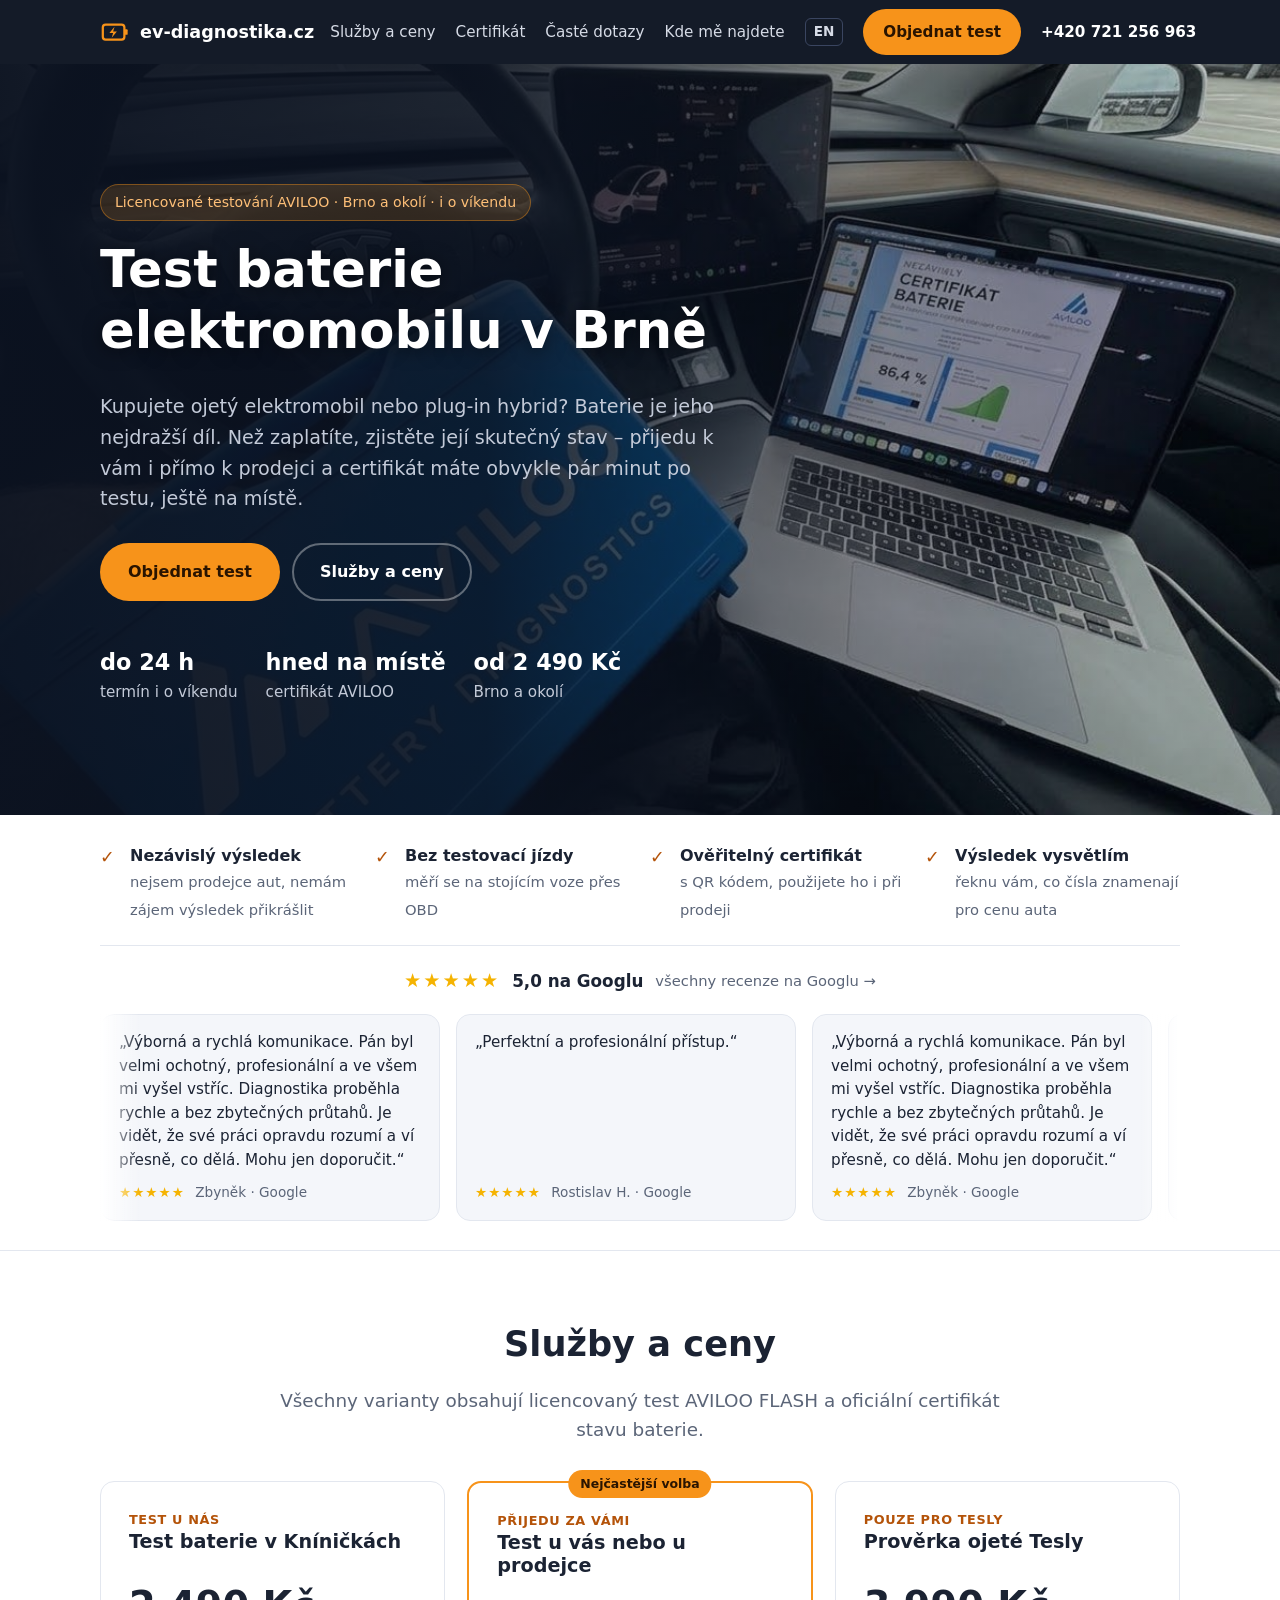
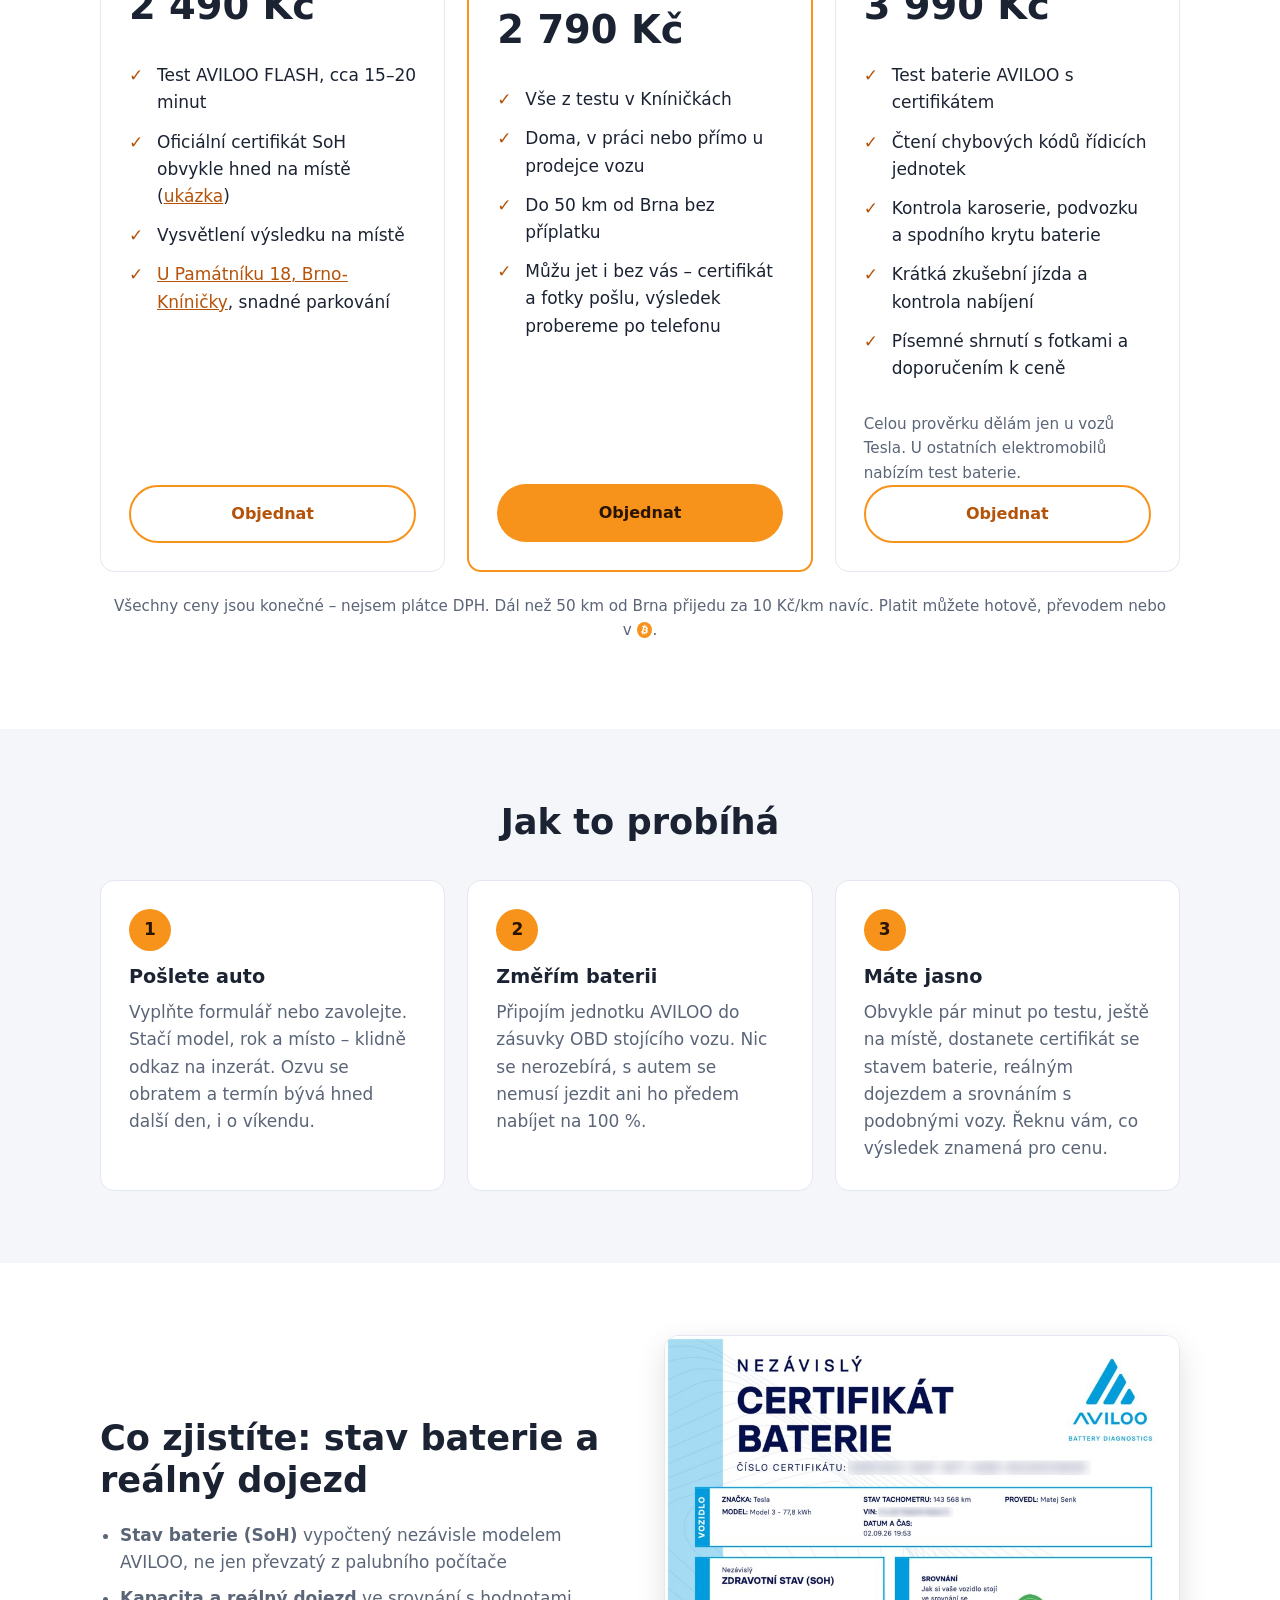
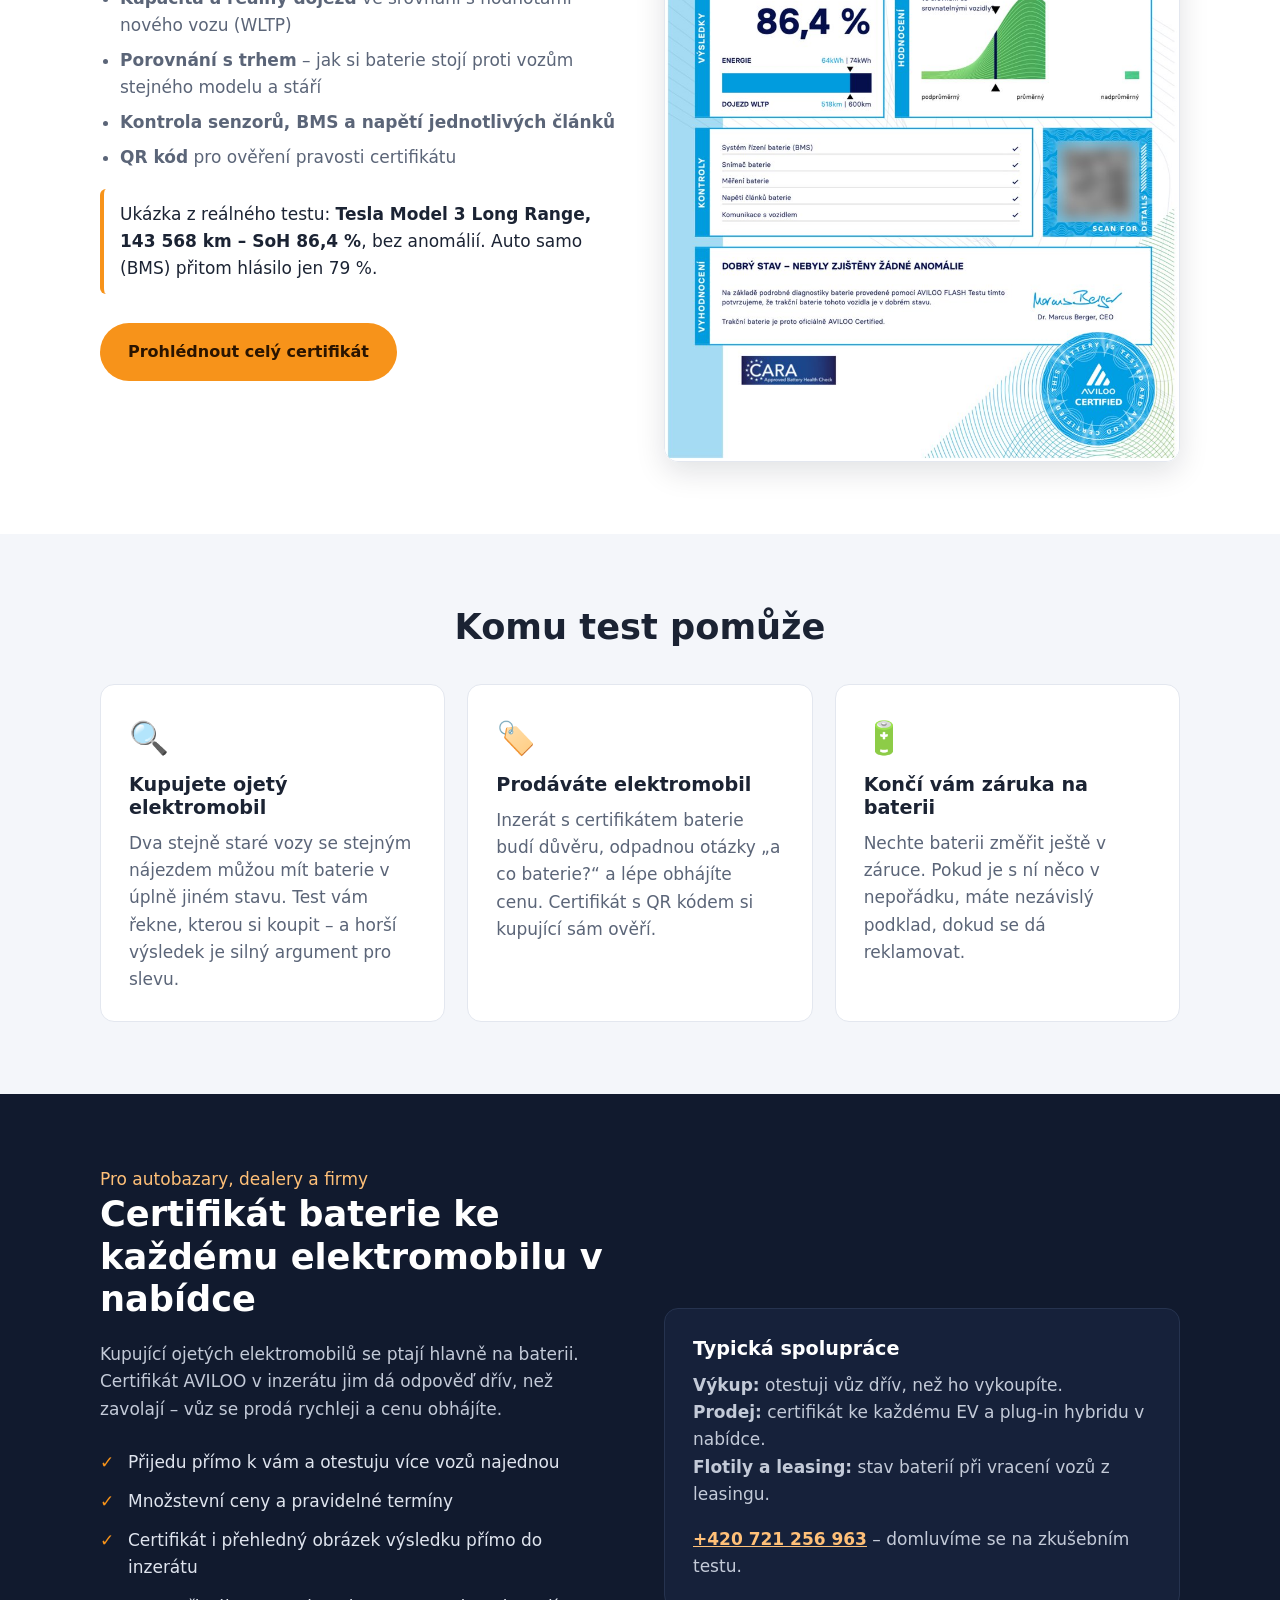
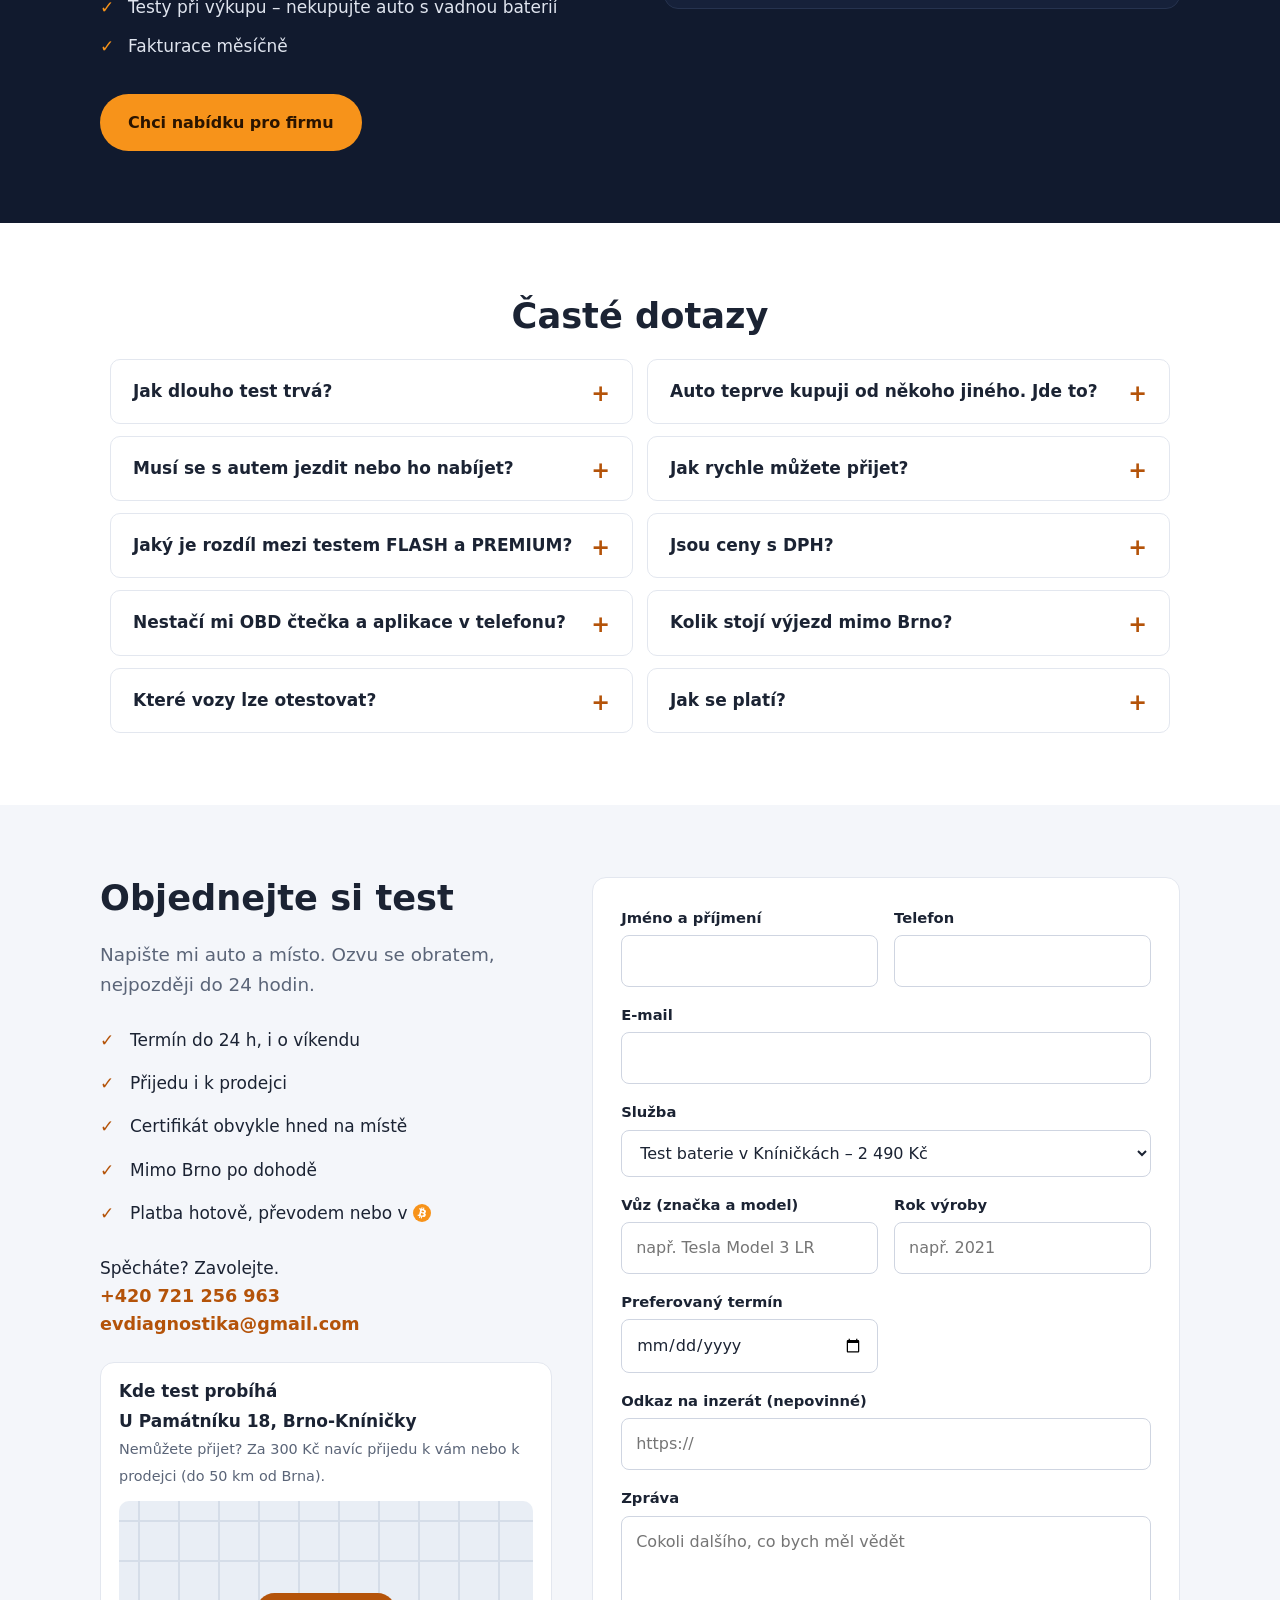
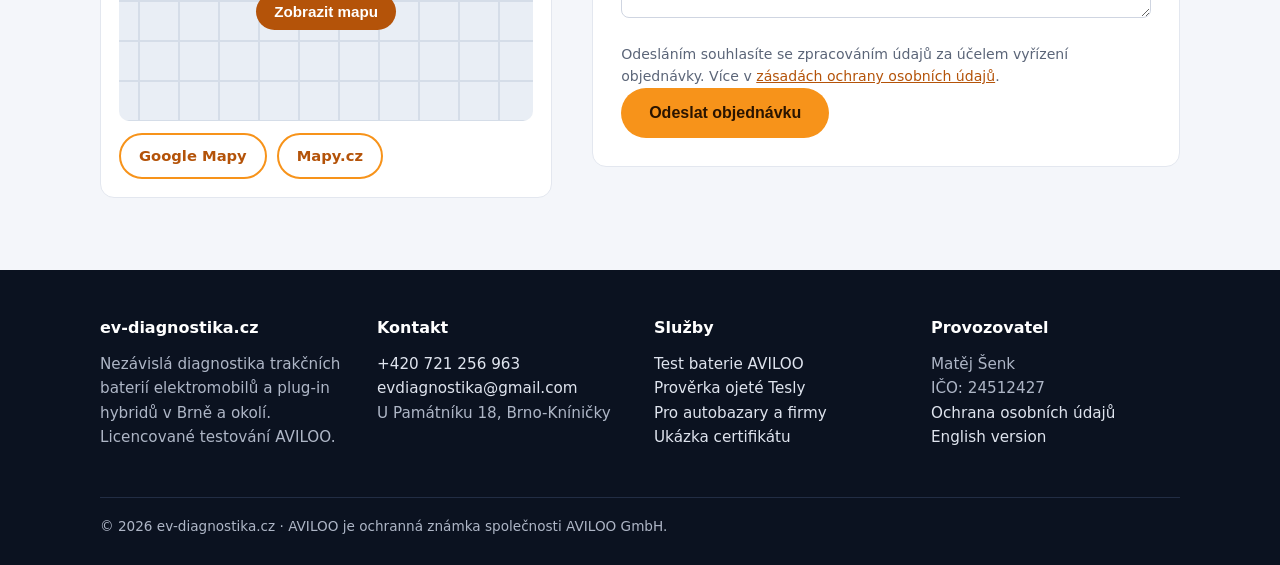
==== index.html @ 7f655afb "Termín „do 24 h“ místo „hned další den“ (CZ i EN) Co-Authored-By: Claude Opus 5.5 <noreply@anthropic" ====
<!DOCTYPE html>
<html lang="cs">
<head>
<meta charset="utf-8">
<meta name="viewport" content="width=device-width, initial-scale=1">
<title>Test baterie elektromobilu Brno – AVILOO certifikát | ev-diagnostika.cz</title>
<meta name="description" content="Nezávislý test baterie (SoH) elektromobilů a plug-in hybridů v Brně a okolí. Licencovaný AVILOO FLASH test od 2 490 Kč, certifikát obvykle hned na místě. Přijedu i k prodejci. Prověrka ojeté Tesly před koupí.">
<link rel="canonical" href="https://ev-diagnostika.cz/">
<link rel="alternate" hreflang="cs" href="https://ev-diagnostika.cz/">
<link rel="alternate" hreflang="en" href="https://ev-diagnostika.cz/en/">
<link rel="alternate" hreflang="x-default" href="https://ev-diagnostika.cz/">
<meta property="og:type" content="website">
<meta property="og:title" content="Test baterie elektromobilu v Brně – AVILOO certifikát hned na místě">
<meta property="og:description" content="Kupujete ojetý elektromobil? Ověřte skutečný stav baterie dřív, než zaplatíte. Přijedu k vám i k prodejci.">
<meta property="og:url" content="https://ev-diagnostika.cz/">
<meta property="og:locale" content="cs_CZ">
<link rel="icon" href="favicon.svg?v=2" type="image/svg+xml">
<link rel="icon" href="favicon-32.png?v=2" sizes="32x32" type="image/png">
<link rel="apple-touch-icon" href="apple-touch-icon.png?v=2">
<link rel="stylesheet" href="css/style.css?v=8d5b5cfb">
<script type="application/ld+json">
{
  "@context":"https://schema.org",
  "@type":"AutomotiveBusiness",
  "name":"ev-diagnostika.cz",
  "description":"Nezávislá diagnostika trakčních baterií elektromobilů a plug-in hybridů v Brně a okolí – licencovaný AVILOO FLASH test a prověrka ojetých vozů Tesla před koupí.",
  "url":"https://ev-diagnostika.cz/",
  "telephone":"+420721256963",
  "email":"evdiagnostika@gmail.com",
  "address":{"@type":"PostalAddress","streetAddress":"U Památníku 18","postalCode":"635 00","addressLocality":"Brno-Kníničky","addressRegion":"Jihomoravský kraj","addressCountry":"CZ"},
  "areaServed":["Brno","Jihomoravský kraj"],
  "founder":"Matěj Šenk",
  "priceRange":"2490–3990 Kč","openingHours":"Mo-Su",
  "makesOffer":[
    {"@type":"Offer","name":"AVILOO FLASH test – Brno-Kníničky","price":"2490","priceCurrency":"CZK"},
    {"@type":"Offer","name":"AVILOO FLASH test – výjezd Brno a okolí","price":"2790","priceCurrency":"CZK"},
    {"@type":"Offer","name":"Prověrka ojeté Tesly před koupí","price":"3990","priceCurrency":"CZK"}
  ]
}
</script>
</head>
<body>
<header class="site-header">
  <div class="wrap">
    <a href="./" class="logo" aria-label="ev-diagnostika.cz – úvod">
      <svg viewBox="0 0 32 32" aria-hidden="true"><rect x="3" y="8" width="23" height="16" rx="3" fill="none" stroke="#f7931a" stroke-width="2.4"/><rect x="26" y="13" width="3.5" height="6" rx="1" fill="#f7931a"/><path d="M15.5 10.5 10 17h4l-1.5 5 5.5-6.5h-4z" fill="#f7931a"/></svg>
      ev-diagnostika.cz
    </a>
    <button class="nav-toggle" aria-label="Menu" aria-expanded="false">☰</button>
    <nav class="nav" aria-label="Hlavní navigace">
      <a href="./#sluzby">Služby a ceny</a>
      <a href="certifikat/">Certifikát</a>
      <a href="./#faq">Časté dotazy</a>
      <a href="./#mapa">Kde mě najdete</a>
      <a href="en/" class="lang-switch" hreflang="en" lang="en">EN</a>
      <a href="./#objednavka" class="btn btn-primary btn-sm">Objednat test</a>
      <a href="tel:+420721256963" class="phone">+420 721 256 963</a>
    </nav>
  </div>
</header>

<main>
<section class="hero hero-bg">
  <div class="wrap hero-grid">
    <div>
    <span class="badge">Licencované testování AVILOO · Brno a okolí · i o víkendu</span>
    <h1>Test baterie elektromobilu v Brně</h1>
    <p>Kupujete ojetý elektromobil nebo plug-in hybrid? Baterie je jeho nejdražší díl. Než zaplatíte, zjistěte její skutečný stav – přijedu k vám i přímo k prodejci a certifikát máte obvykle pár minut po testu, ještě na místě.</p>
    <div class="btns">
      <a href="#objednavka" class="btn btn-primary">Objednat test</a>
      <a href="#sluzby" class="btn btn-ghost">Služby a ceny</a>
    </div>
    <div class="hero-facts">
      <div><strong>do 24 h</strong>termín i o víkendu</div>
      <div><strong>hned na místě</strong>certifikát AVILOO</div>
      <div><strong>od 2 490 Kč</strong>Brno a okolí</div>
    </div>
    </div>
  </div>
</section>

<section class="trust-strip">
  <div class="wrap trust-grid">
    <div><strong>Nezávislý výsledek</strong><span>nejsem prodejce aut, nemám zájem výsledek přikrášlit</span></div>
    <div><strong>Bez testovací jízdy</strong><span>měří se na stojícím voze přes OBD</span></div>
    <div><strong>Ověřitelný certifikát</strong><span>s QR kódem, použijete ho i při prodeji</span></div>
    <div><strong>Výsledek vysvětlím</strong><span>řeknu vám, co čísla znamenají pro cenu auta</span></div>
  </div>
  <div class="wrap">
    <a class="g-reviews" href="https://www.google.com/maps/search/?api=1&amp;query=EV%20diagnostika&amp;query_place_id=ChIJnS0VTvaXEkcRhgIgC7ucUMw" target="_blank" rel="noopener">
      <span class="g-stars" aria-hidden="true">★★★★★</span>
      <strong>5,0 na Googlu</strong>
      <span class="g-more">všechny recenze na Googlu →</span>
    </a>
    <div class="g-quotes">
      <div class="g-track">
      <blockquote>
        <p>„Výborná a rychlá komunikace. Pán byl velmi ochotný, profesionální a ve všem mi vyšel vstříc. Diagnostika proběhla rychle a bez zbytečných průtahů. Je vidět, že své práci opravdu rozumí a ví přesně, co dělá. Mohu jen doporučit.“</p>
        <footer><span class="g-stars" aria-label="5 hvězdiček">★★★★★</span> Zbyněk · Google</footer>
      </blockquote>
      <blockquote>
        <p>„Perfektní a profesionální přístup.“</p>
        <footer><span class="g-stars" aria-label="5 hvězdiček">★★★★★</span> Rostislav H. · Google</footer>
      </blockquote>
      </div>
    </div>
  </div>
</section>

<section id="sluzby">
  <div class="wrap">
    <h2 class="center">Služby a ceny</h2>
    <p class="lead center">Všechny varianty obsahují licencovaný test AVILOO FLASH a oficiální certifikát stavu baterie.</p>
    <div class="grid grid-3 pricing" style="margin-top:36px">
      <div class="card price-card">
        <span class="tag">Test u nás</span>
        <h3>Test baterie v Kníničkách</h3>
        <div class="price">2 490 Kč</div>
        <ul>
          <li>Test AVILOO FLASH, cca 15–20 minut</li>
          <li>Oficiální certifikát SoH obvykle hned na místě (<a href="certifikat/">ukázka</a>)</li>
          <li>Vysvětlení výsledku na místě</li>
          <li><a href="#mapa">U Památníku 18, Brno-Kníničky</a>, snadné parkování</li>
        </ul>
        <a href="#objednavka" class="btn btn-outline" data-package="0">Objednat</a>
      </div>
      <div class="card price-card featured">
        <span class="badge-top">Nejčastější volba</span>
        <span class="tag">Přijedu za vámi</span>
        <h3>Test u vás nebo u prodejce</h3>
        <div class="price">2 790 Kč</div>
        <ul>
          <li>Vše z testu v Kníničkách</li>
          <li>Doma, v práci nebo přímo u prodejce vozu</li>
          <li>Do 50 km od Brna bez příplatku</li>
          <li>Můžu jet i bez vás – certifikát a fotky pošlu, výsledek probereme po telefonu</li>
        </ul>
        <a href="#objednavka" class="btn btn-primary" data-package="1">Objednat</a>
      </div>
      <div class="card price-card">
        <span class="tag">Pouze pro Tesly</span>
        <h3>Prověrka ojeté Tesly</h3>
        <div class="price">3 990 Kč</div>
        <ul>
          <li>Test baterie AVILOO s certifikátem</li>
          <li>Čtení chybových kódů řídicích jednotek</li>
          <li>Kontrola karoserie, podvozku a spodního krytu baterie</li>
          <li>Krátká zkušební jízda a kontrola nabíjení</li>
          <li>Písemné shrnutí s fotkami a doporučením k ceně</li>
        </ul>
        <p class="note">Celou prověrku dělám jen u vozů Tesla. U ostatních elektromobilů nabízím test baterie.</p>
        <a href="#objednavka" class="btn btn-outline" data-package="2">Objednat</a>
      </div>
    </div>
    <p class="note center">Všechny ceny jsou konečné – nejsem plátce DPH. Dál než 50 km od Brna přijedu za 10 Kč/km navíc. Platit můžete hotově, převodem nebo <span class="btc-word">v&nbsp;<img class="btc-b" src="img/bitcoin.svg" alt="Bitcoinu" title="Bitcoin" width="16" height="16"></span>.</p>
  </div>
</section>

<section class="section-light">
  <div class="wrap">
    <h2 class="center">Jak to probíhá</h2>
    <div class="grid grid-3" style="margin-top:36px">
      <div class="card">
        <div class="step-num">1</div>
        <h3>Pošlete auto</h3>
        <p>Vyplňte formulář nebo zavolejte. Stačí model, rok a místo – klidně odkaz na inzerát. Ozvu se obratem a termín bývá hned další den, i o víkendu.</p>
      </div>
      <div class="card">
        <div class="step-num">2</div>
        <h3>Změřím baterii</h3>
        <p>Připojím jednotku AVILOO do zásuvky OBD stojícího vozu. Nic se nerozebírá, s autem se nemusí jezdit ani ho předem nabíjet na 100 %.</p>
      </div>
      <div class="card">
        <div class="step-num">3</div>
        <h3>Máte jasno</h3>
        <p>Obvykle pár minut po testu, ještě na místě, dostanete certifikát se stavem baterie, reálným dojezdem a srovnáním s podobnými vozy. Řeknu vám, co výsledek znamená pro cenu.</p>
      </div>
    </div>
  </div>
</section>

<section id="co-zjistite">
  <div class="wrap grid grid-2" style="align-items:center;gap:48px">
    <div>
      <h2>Co zjistíte: stav baterie a reálný dojezd</h2>
      <ul class="cert-list">
        <li><strong>Stav baterie (SoH)</strong> vypočtený nezávisle modelem AVILOO, ne jen převzatý z palubního počítače</li>
        <li><strong>Kapacita a reálný dojezd</strong> ve srovnání s hodnotami nového vozu (WLTP)</li>
        <li><strong>Porovnání s trhem</strong> – jak si baterie stojí proti vozům stejného modelu a stáří</li>
        <li><strong>Kontrola senzorů, BMS a napětí jednotlivých článků</strong></li>
        <li><strong>QR kód</strong> pro ověření pravosti certifikátu</li>
      </ul>
      <p class="example">Ukázka z reálného testu: <strong>Tesla Model 3 Long Range, 143 568 km – SoH 86,4 %</strong>, bez anomálií. Auto samo (BMS) přitom hlásilo jen 79 %.</p>
      <a href="certifikat/" class="btn btn-primary" style="margin-top:12px">Prohlédnout celý certifikát</a>
    </div>
    <a href="certifikat/"><img class="cert-img" src="img/certifikat-1.jpg" alt="Ukázka první strany certifikátu AVILOO FLASH Test se stavem baterie" loading="lazy" width="900" height="1269"></a>
  </div>
</section>

<section class="audience section-light">
  <div class="wrap">
    <h2 class="center">Komu test pomůže</h2>
    <div class="grid grid-3" style="margin-top:36px">
      <div class="card">
        <div class="icon">🔍</div>
        <h3>Kupujete ojetý elektromobil</h3>
        <p>Dva stejně staré vozy se stejným nájezdem můžou mít baterie v úplně jiném stavu. Test vám řekne, kterou si koupit – a horší výsledek je silný argument pro slevu.</p>
      </div>
      <div class="card">
        <div class="icon">🏷️</div>
        <h3>Prodáváte elektromobil</h3>
        <p>Inzerát s certifikátem baterie budí důvěru, odpadnou otázky „a co baterie?“ a lépe obhájíte cenu. Certifikát s QR kódem si kupující sám ověří.</p>
      </div>
      <div class="card">
        <div class="icon">🔋</div>
        <h3>Končí vám záruka na baterii</h3>
        <p>Nechte baterii změřit ještě v záruce. Pokud je s ní něco v nepořádku, máte nezávislý podklad, dokud se dá reklamovat.</p>
      </div>
    </div>
  </div>
</section>

<section id="prodejci" class="b2b">
  <div class="wrap grid grid-2" style="align-items:center;gap:48px">
    <div>
      <span class="tag" style="color:#ffc078">Pro autobazary, dealery a firmy</span>
      <h2>Certifikát baterie ke každému elektromobilu v nabídce</h2>
      <p>Kupující ojetých elektromobilů se ptají hlavně na baterii. Certifikát AVILOO v inzerátu jim dá odpověď dřív, než zavolají – vůz se prodá rychleji a cenu obhájíte.</p>
      <ul class="check-list">
        <li>Přijedu přímo k vám a otestuju více vozů najednou</li>
        <li>Množstevní ceny a pravidelné termíny</li>
        <li>Certifikát i přehledný obrázek výsledku přímo do inzerátu</li>
        <li>Testy při výkupu – nekupujte auto s vadnou baterií</li>
        <li>Fakturace měsíčně</li>
      </ul>
      <a href="#objednavka" class="btn btn-primary" data-package="3">Chci nabídku pro firmu</a>
    </div>
    <div class="card b2b-card">
      <h3>Typická spolupráce</h3>
      <p><strong>Výkup:</strong> otestuji vůz dřív, než ho vykoupíte.</p>
      <p><strong>Prodej:</strong> certifikát ke každému EV a plug-in hybridu v nabídce.</p>
      <p><strong>Flotily a leasing:</strong> stav baterií při vracení vozů z leasingu.</p>
      <p style="margin-top:18px"><a href="tel:+420721256963"><strong>+420 721 256 963</strong></a> – domluvíme se na zkušebním testu.</p>
    </div>
  </div>
</section>

<section id="faq" class="faq">
  <div class="wrap" style="max-width:1100px">
    <h2 class="center">Časté dotazy</h2>
    <div class="faq-grid">
      <div class="faq-col">
      <details>
        <summary>Jak dlouho test trvá?</summary>
        <p>Samotné měření AVILOO FLASH trvá jen pár minut, celá návštěva včetně připojení zhruba 15–20 minut. Certifikát bývá hotový pár minut po měření, takže ho obvykle dostanete hned na místě.</p>
      </details>
      <details>
        <summary>Musí se s autem jezdit nebo ho nabíjet?</summary>
        <p>Ne. FLASH test se dělá na stojícím voze přes diagnostickou zásuvku OBD. Baterii není potřeba nabíjet na 100 % ani vybíjet.</p>
      </details>
      <details>
        <summary>Jaký je rozdíl mezi testem FLASH a PREMIUM?</summary>
        <p><strong>FLASH</strong> je rychlý test na stojícím autě – měření trvá pár minut a certifikát máte obvykle hned na místě. Přesnost je podle AVILOO zhruba ±3 % oproti testu PREMIUM. Pro rozhodnutí o koupi ojetého vozu ve většině případů stačí.</p>
        <p><strong>PREMIUM</strong> je nejpodrobnější test AVILOO. Baterie se měří během jízdy, při které se postupně vybije z vysokého na nízký stav nabití, a certifikát přijde do 2 pracovních dnů. Hodí se třeba při sporu o stav baterie nebo když FLASH ukáže něco podezřelého. Zatím ho běžně nenabízím – pokud o něj máte zájem, napište mi a domluvíme se individuálně.</p>
      </details>
      <details>
        <summary>Nestačí mi OBD čtečka a aplikace v telefonu?</summary>
        <p>Aplikace ukáže hodnotu, kterou si spočítá samo auto (BMS) – to je odhad výrobce a ten nemusí odpovídat skutečnosti. AVILOO počítá stav baterie nezávisle z dat tisíců srovnatelných vozů, kontroluje i jednotlivé články a vystaví certifikát, který si kupující nebo prodávající ověří přes QR kód.</p>
      </details>
      <details>
        <summary>Které vozy lze otestovat?</summary>
        <p>Většinu elektromobilů a plug-in hybridů. Mild hybridy testovat nelze. Seznam podporovaných modelů najdete v <a href="https://aviloo.link/database" target="_blank" rel="noopener">databázi AVILOO</a> – nebo mi napište model a rok a ověřím to za vás.</p>
      </details>
      </div>
      <div class="faq-col">
      <details>
        <summary>Auto teprve kupuji od někoho jiného. Jde to?</summary>
        <p>Ano, to je nejčastější případ. Přijedu přímo k prodejci. Prodávající jen musí souhlasit s připojením diagnostiky. Nemůžete-li dorazit, otestuji auto bez vás a výsledek probereme po telefonu.</p>
      </details>
      <details>
        <summary>Jak rychle můžete přijet?</summary>
        <p>Termín bývá hned další den, a to i o víkendu. Pokud spěcháte, protože o auto má zájem i někdo další, zavolejte – často to jde ještě týž den.</p>
      </details>
      <details>
        <summary>Jsou ceny s DPH?</summary>
        <p>Nejsem plátce DPH, takže uvedené ceny jsou konečné. Nic se k nim nepřipočítává.</p>
      </details>
      <details>
        <summary>Kolik stojí výjezd mimo Brno?</summary>
        <p>Do 50 km od Brna je doprava v ceně. Dál účtuji 10 Kč za každý kilometr navíc – cenu vám řeknu předem.</p>
      </details>
      <details>
        <summary>Jak se platí?</summary>
        <p>Hotově, převodem na účet nebo <span class="btc-word">v&nbsp;<img class="btc-b" src="img/bitcoin.svg" alt="Bitcoinu" title="Bitcoin" width="16" height="16">&nbsp;–</span> podle vaší volby.</p>
      </details>
      </div>
    </div>
  </div>
</section>

<section id="objednavka" class="section-light">
  <div class="wrap contact-grid">
    <div class="contact-info">
      <h2>Objednejte si test</h2>
      <p class="lead">Napište mi auto a místo. Ozvu se obratem, nejpozději do 24 hodin.</p>
      <ul>
        <li>Termín do 24 h, i o víkendu</li>
        <li>Přijedu i k prodejci</li>
        <li>Certifikát obvykle hned na místě</li>
        <li>Mimo Brno po dohodě</li>
        <li>Platba hotově, převodem nebo <span class="btc-word">v&nbsp;<img class="btc-b" src="img/bitcoin.svg" alt="Bitcoinu" title="Bitcoin" width="16" height="16"></span></li>
      </ul>
      <p class="contact-direct">Spěcháte? Zavolejte.<br><a href="tel:+420721256963">+420 721 256 963</a><br><a href="mailto:evdiagnostika@gmail.com">evdiagnostika@gmail.com</a></p>
      <div class="map-card" id="mapa">
        <h3>Kde test probíhá</h3>
        <p><strong>U Památníku 18, Brno-Kníničky</strong><br><span class="muted">Nemůžete přijet? Za 300 Kč navíc přijedu k vám nebo k prodejci (do 50 km od Brna).</span></p>
        <div class="map-frame" data-src="https://www.google.com/maps?q=49.2351343,16.5254081&amp;z=17&amp;output=embed">
          <button type="button" class="map-load">Zobrazit mapu</button>
        </div>
        <div class="map-links">
          <a href="https://maps.app.goo.gl/7tdb4FNF4qSEf51BA" target="_blank" rel="noopener" class="btn btn-outline btn-sm">Google Mapy</a>
          <a href="https://mapy.cz/zakladni?q=U%20Pam%C3%A1tn%C3%ADku%2018%2C%20Brno-Kn%C3%ADni%C4%8Dky" target="_blank" rel="noopener" class="btn btn-outline btn-sm">Mapy.cz</a>
        </div>
      </div>
    </div>
    <div class="card">
      <form id="order-form" action="https://api.web3forms.com/submit" method="POST">
        <input type="hidden" name="access_key" value="e40f4359-14de-4564-9b76-1c5ee3d3490b">
        <input type="hidden" name="subject" value="Nová objednávka – ev-diagnostika.cz">
        <input type="hidden" name="from_name" value="Web ev-diagnostika.cz">
        <input type="checkbox" name="botcheck" style="display:none" tabindex="-1" autocomplete="off">
        <div class="row">
          <div class="field"><label for="f-name">Jméno a příjmení</label><input id="f-name" name="name" required autocomplete="name"></div>
          <div class="field"><label for="f-phone">Telefon</label><input id="f-phone" name="phone" type="tel" required autocomplete="tel"></div>
        </div>
        <div class="field"><label for="f-email">E-mail</label><input id="f-email" name="email" type="email" required autocomplete="email"></div>
        <div class="field">
          <label for="f-package">Služba</label>
          <select id="f-package" name="service" required>
            <option value="Test v Kníničkách (2 490 Kč)">Test baterie v Kníničkách – 2 490 Kč</option>
            <option value="Test u zákazníka / u prodejce (2 790 Kč)">Test u vás nebo u prodejce – 2 790 Kč</option>
            <option value="Prověrka ojeté Tesly (3 990 Kč)">Prověrka ojeté Tesly – 3 990 Kč</option>
            <option value="Nabídka pro firmu / autobazar">Nabídka pro autobazar nebo firmu</option>
          </select>
        </div>
        <div class="row">
          <div class="field"><label for="f-car">Vůz (značka a model)</label><input id="f-car" name="car" required placeholder="např. Tesla Model 3 LR"></div>
          <div class="field"><label for="f-year">Rok výroby</label><input id="f-year" name="year" inputmode="numeric" placeholder="např. 2021"></div>
        </div>
        <div class="row">
          <div class="field"><label for="f-date">Preferovaný termín</label><input id="f-date" name="date" type="date"></div>
          <div class="field" id="place-field" hidden><label for="f-place">Místo testu</label><input id="f-place" name="location" placeholder="adresa nebo obec" disabled></div>
        </div>
        <div class="field"><label for="f-link">Odkaz na inzerát (nepovinné)</label><input id="f-link" name="listing" type="url" placeholder="https://"></div>
        <div class="field"><label for="f-msg">Zpráva</label><textarea id="f-msg" name="message" rows="3" placeholder="Cokoli dalšího, co bych měl vědět"></textarea></div>
        <p class="consent">Odesláním souhlasíte se zpracováním údajů za účelem vyřízení objednávky. Více v <a href="ochrana-osobnich-udaju/">zásadách ochrany osobních údajů</a>.</p>
        <button type="submit" class="btn btn-primary">Odeslat objednávku</button>
        <p class="form-msg" id="form-msg" role="status"></p>
      </form>
    </div>
  </div>
</section>
</main>

<dialog id="thanks" class="thanks" aria-labelledby="thanks-title">
  <div class="thanks-icon" aria-hidden="true">✓</div>
  <h2 id="thanks-title">Děkuji, poptávka dorazila</h2>
  <p id="thanks-summary" class="thanks-summary"></p>
  <p>Ozvu se vám co nejdřív, nejpozději do 24 hodin, a domluvíme termín. Spěcháte? Zavolejte na <a href="tel:+420721256963" style="white-space:nowrap">+420 721 256 963</a>.</p>
  <div class="thanks-links">
    <a href="certifikat/" class="btn btn-outline btn-sm">Ukázka certifikátu</a>
    <a href="https://maps.app.goo.gl/7tdb4FNF4qSEf51BA" target="_blank" rel="noopener" class="btn btn-outline btn-sm" id="thanks-map">Kde test probíhá (mapa)</a>
  </div>
  <button type="button" class="btn btn-primary thanks-close">Zavřít</button>
</dialog>


<footer class="site-footer">
  <div class="wrap">
    <div class="footer-grid">
      <div>
        <h3>ev-diagnostika.cz</h3>
        <p>Nezávislá diagnostika trakčních baterií elektromobilů a plug-in hybridů v Brně a okolí. Licencované testování AVILOO.</p>
      </div>
      <div>
        <h3>Kontakt</h3>
        <p><a href="tel:+420721256963">+420 721 256 963</a><br><a href="mailto:evdiagnostika@gmail.com">evdiagnostika@gmail.com</a><br>U Památníku 18, Brno-Kníničky</p>
      </div>
      <div>
        <h3>Služby</h3>
        <p><a href="./#sluzby">Test baterie AVILOO</a><br><a href="./#sluzby">Prověrka ojeté Tesly</a><br><a href="./#prodejci">Pro autobazary a firmy</a><br><a href="certifikat/">Ukázka certifikátu</a></p>
      </div>
      <div>
        <h3>Provozovatel</h3>
        <p>Matěj Šenk<br>IČO: 24512427<br><a href="ochrana-osobnich-udaju/">Ochrana osobních údajů</a><br><a href="en/" hreflang="en" lang="en">English version</a></p>
      </div>
    </div>
    <div class="footer-bottom">© <span id="year">2026</span> ev-diagnostika.cz · AVILOO je ochranná známka společnosti AVILOO GmbH.</div>
  </div>
</footer>
<a href="tel:+420721256963" class="call-fab" aria-label="Zavolat">📞 Zavolat</a>
<script src="js/main.js?v=6ba57c7b" defer></script>

</body>
</html>
---- css/style.css ----
:root{
  --bg:#0b1220;
  --bg2:#111a2e;
  --card:#ffffff;
  --text:#1b2333;
  --muted:#5b6578;
  --light:#f4f6fa;
  --accent:#f7931a;
  --accent-dark:#b45309;
  --line:#e3e7ef;
  --radius:14px;
  --max:1120px;
}
*{box-sizing:border-box}
html{scroll-behavior:smooth}
body{margin:0;font-family:system-ui,-apple-system,"Segoe UI",Roboto,"Helvetica Neue",Arial,sans-serif;color:var(--text);line-height:1.6;background:#fff;font-size:17px}
img{max-width:100%;height:auto;display:block}
a{color:var(--accent-dark)}
.wrap{max-width:var(--max);margin:0 auto;padding:0 20px}
h1,h2,h3{line-height:1.2;margin:0 0 .6em}
h1{font-size:clamp(2rem,4.5vw,3.2rem)}
h2{font-size:clamp(1.6rem,3vw,2.2rem)}
h3{font-size:1.2rem}
section{padding:72px 0}
.section-light{background:var(--light)}
.lead{font-size:1.15rem;color:var(--muted);max-width:720px}
.center{text-align:center}
.center .lead,.lead.center{margin-left:auto;margin-right:auto}

/* header */
.site-header{position:sticky;top:0;z-index:50;background:rgba(11,18,32,.96);backdrop-filter:blur(6px);color:#fff}
.site-header .wrap{display:flex;align-items:center;justify-content:space-between;gap:16px;min-height:64px}
.logo{display:flex;align-items:center;gap:10px;color:#fff;text-decoration:none;font-weight:700;font-size:1.1rem}
.logo svg{width:30px;height:30px}
.nav{display:flex;align-items:center;gap:20px}
.logo,.nav a{white-space:nowrap}
@media (min-width:1081px) and (max-width:1220px){.nav .phone{display:none}}
.nav a{color:#d6dbe6;text-decoration:none;font-size:.95rem}
.nav a:hover{color:#fff}
.nav .phone{color:#fff;font-weight:600;white-space:nowrap}
.nav-toggle{display:none;background:none;border:0;color:#fff;font-size:1.6rem;cursor:pointer}
@media (max-width:1080px){
  .nav{display:none;position:absolute;top:64px;left:0;right:0;flex-direction:column;align-items:flex-start;background:var(--bg);padding:16px 20px 22px;gap:14px}
  .nav.open{display:flex}
  .nav-toggle{display:block}
}

/* buttons */
.btn{display:inline-block;padding:14px 26px;border-radius:999px;font-weight:600;text-decoration:none;border:2px solid transparent;cursor:pointer;font-size:1rem;transition:.15s}
.btn-primary{background:var(--accent);color:#2a1400}
.btn-primary:hover{background:#ffa940}
.btn-ghost{border-color:rgba(255,255,255,.35);color:#fff}
.btn-ghost:hover{border-color:#fff}
.btns{display:flex;flex-wrap:wrap;gap:12px;margin-top:28px}

/* hero */
.hero{background:radial-gradient(circle at 80% 20%,#16324a 0,var(--bg) 55%);color:#fff;padding:96px 0 88px}
.hero .badge{display:inline-block;background:rgba(247,147,26,.15);color:#ffc078;border:1px solid rgba(247,147,26,.4);padding:6px 14px;border-radius:999px;font-size:.88rem;margin-bottom:18px}
.hero p{color:#c3cad8;font-size:1.2rem;max-width:640px}
.hero-facts{display:flex;flex-wrap:wrap;gap:28px;margin-top:44px;color:#c3cad8;font-size:.95rem}
.hero-facts strong{display:block;color:#fff;font-size:1.4rem}

/* grids/cards */
.grid{display:grid;gap:22px}
.grid-3{grid-template-columns:repeat(auto-fit,minmax(260px,1fr))}
.grid-2{grid-template-columns:repeat(auto-fit,minmax(300px,1fr))}
.card{background:var(--card);border:1px solid var(--line);border-radius:var(--radius);padding:28px}
.step-num{width:42px;height:42px;border-radius:50%;background:var(--accent);color:#2a1400;font-weight:700;display:flex;align-items:center;justify-content:center;margin-bottom:14px}
.card p{color:var(--muted);margin:0}

/* pricing */
.price-card{display:flex;flex-direction:column}
.price-card.featured{border:2px solid var(--accent)}
.price-card .tag{font-size:.8rem;font-weight:700;text-transform:uppercase;letter-spacing:.05em;color:var(--accent-dark)}
.price{font-size:2.4rem;font-weight:800;margin:10px 0 2px}
.price small{font-size:1rem;font-weight:500;color:var(--muted)}
.price-card ul{padding:0;margin:18px 0 24px;list-style:none;flex:1}
.price-card li{padding:6px 0 6px 28px;position:relative;color:var(--text)}
.price-card li::before{content:"✓";position:absolute;left:0;color:var(--accent-dark);font-weight:700}
.note{font-size:.95rem;color:var(--muted);margin-top:22px}

/* audience */
.audience .icon{font-size:2rem;margin-bottom:8px}

/* cert teaser */
.cert-list{padding-left:20px;color:var(--muted)}
.cert-list li{margin-bottom:8px}
.cert-img{border-radius:var(--radius);border:1px solid var(--line);box-shadow:0 10px 30px rgba(11,18,32,.12)}

/* faq */
.faq details{background:#fff;border:1px solid var(--line);border-radius:10px;padding:18px 22px;margin-bottom:12px}
.faq summary{font-weight:600;cursor:pointer;list-style:none;position:relative;padding-right:28px}
.faq summary::-webkit-details-marker{display:none}
.faq summary::after{content:"+";position:absolute;right:0;top:-2px;font-size:1.4rem;color:var(--accent-dark)}
.faq details[open] summary::after{content:"–"}
.faq details p{color:var(--muted);margin:12px 0 0}
@media(min-width:900px){.faq-grid{display:grid;grid-template-columns:1fr 1fr;gap:14px;align-items:start}.faq-col details:last-child{margin-bottom:0}}

/* form */
.contact-grid{display:grid;grid-template-columns:1fr 1.3fr;gap:40px;align-items:start}
@media (max-width:860px){.contact-grid{grid-template-columns:1fr}}
.contact-info ul{list-style:none;padding:0;margin:20px 0}
.contact-info li{padding:8px 0 8px 30px;position:relative}
.contact-info li::before{content:"✓";position:absolute;left:0;color:var(--accent-dark);font-weight:700}
.contact-direct a{font-weight:600;font-size:1.1rem;text-decoration:none}
form .row{display:grid;grid-template-columns:1fr 1fr;gap:16px}
@media (max-width:560px){form .row{grid-template-columns:1fr}}
label{display:block;font-weight:600;font-size:.92rem;margin-bottom:6px}
input,select,textarea{width:100%;padding:12px 14px;border:1px solid #cfd5e1;border-radius:8px;font:inherit;font-size:1rem;background:#fff;color:var(--text)}
input:focus,select:focus,textarea:focus{outline:2px solid var(--accent);border-color:var(--accent)}
.field{margin-bottom:16px}
.consent{font-size:.88rem;color:var(--muted)}
.form-msg{margin-top:14px;font-weight:600}
.form-msg.ok{color:var(--accent-dark)}
.form-msg.err{color:#c0392b}
.hidden{display:none}

/* footer */
.site-footer{background:var(--bg);color:#aeb6c6;padding:48px 0 28px;font-size:.95rem}
.site-footer a{color:#dfe4ee;text-decoration:none}
.footer-grid{display:grid;grid-template-columns:repeat(auto-fit,minmax(200px,1fr));gap:28px}
.site-footer h3{color:#fff;font-size:1rem}
.footer-bottom{border-top:1px solid #222d44;margin-top:32px;padding-top:18px;font-size:.85rem}

/* subpage */
.page-hero{background:var(--bg);color:#fff;padding:64px 0 48px}
.page-hero p{color:#c3cad8}
.prose{max-width:780px}
.prose h2{margin-top:1.6em;font-size:1.5rem}
.prose li{margin-bottom:8px}
.dl dt{font-weight:700;margin-top:16px}
.dl dd{margin:4px 0 0;color:var(--muted)}

/* v2 additions */
.btn-sm{padding:9px 18px;font-size:.92rem}
.nav .btn-primary{color:#2a1400}
.btn-outline{border-color:var(--accent);color:var(--accent-dark);background:#fff}
.btn-outline:hover{background:var(--accent);color:#2a1400}
.trust-strip{background:#fff;border-bottom:1px solid var(--line);padding:28px 0}
.trust-grid{display:grid;grid-template-columns:repeat(auto-fit,minmax(220px,1fr));gap:20px}
.trust-grid strong{display:block;font-size:1rem}
.trust-grid span{color:var(--muted);font-size:.92rem}
.trust-grid div{padding-left:30px;position:relative}
.trust-grid div::before{content:"✓";position:absolute;left:0;top:0;color:var(--accent-dark);font-weight:800;font-size:1.1rem}
.pricing{align-items:stretch}
.price-card{position:relative}
.price-card .btn{text-align:center}
.badge-top{position:absolute;top:-13px;left:50%;transform:translateX(-50%);background:var(--accent);color:#2a1400;font-size:.78rem;font-weight:700;padding:4px 12px;border-radius:999px;white-space:nowrap}
.b2b{background:var(--bg2);color:#fff}
.b2b p{color:#c3cad8}
.b2b .card{background:#16213a;border-color:#26334f}
.b2b .card p{color:#c3cad8}
.b2b .card h3{color:#fff}
.b2b a{color:#ffc078}
.b2b .btn-primary{color:#2a1400}
.check-list{list-style:none;padding:0;margin:20px 0 28px}
.check-list li{padding:6px 0 6px 28px;position:relative;color:#dfe4ee}
.check-list li::before{content:"✓";position:absolute;left:0;color:var(--accent);font-weight:700}
.call-fab{display:none}
@media (max-width:820px){
  .call-fab{display:block;position:fixed;right:16px;bottom:16px;z-index:60;background:var(--accent);color:#2a1400;font-weight:700;text-decoration:none;padding:13px 20px;border-radius:999px;box-shadow:0 6px 20px rgba(0,0,0,.25)}
  .nav .btn-sm{align-self:stretch;text-align:center}
}

.g-reviews{display:flex;flex-wrap:wrap;justify-content:center;align-items:center;gap:6px 12px;margin-top:22px;padding-top:20px;border-top:1px solid var(--line);color:var(--text);text-decoration:none;text-align:center}
.g-reviews .g-stars{color:#f5b301;font-size:1.2rem;letter-spacing:2px}
.g-reviews strong{font-size:1.05rem}
.g-reviews .g-more{color:var(--muted);font-size:.92rem}
.g-reviews:hover .g-more{color:var(--accent-dark)}
.g-quotes{position:relative;margin-top:18px;overflow-x:auto}
.g-quotes::before,.g-quotes::after{content:"";position:absolute;top:0;bottom:0;width:40px;z-index:1;pointer-events:none}
.g-quotes::before{left:0;background:linear-gradient(90deg,#fff,rgba(255,255,255,0))}
.g-quotes::after{right:0;background:linear-gradient(270deg,#fff,rgba(255,255,255,0))}
.g-quotes.is-moving{overflow:hidden}
.g-track{display:flex;width:max-content;align-items:stretch;will-change:transform;backface-visibility:hidden;-webkit-backface-visibility:hidden}
.g-quotes.is-moving .g-track{animation:g-scroll var(--g-dur,40s) linear infinite}
.g-quotes.is-moving:hover .g-track{animation-play-state:paused}
@keyframes g-scroll{from{transform:translate3d(0,0,0)}to{transform:translate3d(-50%,0,0)}}
.g-quotes blockquote{flex:0 0 340px;margin:0 16px 0 0;padding:16px 18px;background:var(--light);border:1px solid var(--line);border-radius:var(--radius);display:flex;flex-direction:column;justify-content:space-between;gap:10px}
.g-quotes p{margin:0;font-size:.95rem;line-height:1.55}
.g-quotes footer{font-size:.85rem;color:var(--muted)}
.g-quotes .g-stars{color:#f5b301;letter-spacing:1px;margin-right:6px}
@media (max-width:500px){.g-quotes blockquote{flex-basis:280px}}

.hero-grid{display:grid;grid-template-columns:1.1fr .9fr;gap:48px;align-items:center}
.hero-photo{margin:0}
.hero-photo img{border-radius:var(--radius);box-shadow:0 20px 50px rgba(0,0,0,.45)}
.hero-photo figcaption{color:#9aa4b8;font-size:.88rem;margin-top:10px}
@media (max-width:900px){.hero-grid{grid-template-columns:1fr}.hero{padding-top:64px}}
.example{background:#fff;border-left:4px solid var(--accent);padding:12px 16px;border-radius:6px;color:var(--text)}

/* hero s fotkou na pozadí */
.hero-bg{position:relative;background:
  linear-gradient(90deg,rgba(11,18,32,.97) 0%,rgba(11,18,32,.9) 38%,rgba(11,18,32,.45) 70%,rgba(11,18,32,.2) 100%),
  url(../img/test-v-aute.jpg) right center/cover no-repeat,var(--bg);padding:120px 0 110px}
.hero-bg .hero-grid{grid-template-columns:minmax(0,640px)}
.hero-bg h1{text-shadow:0 2px 18px rgba(0,0,0,.5)}
@media (max-width:900px){.hero-bg{background:
  linear-gradient(180deg,rgba(11,18,32,.82) 0%,rgba(11,18,32,.9) 60%,rgba(11,18,32,.97) 100%),
  url(../img/test-v-aute.jpg) 70% center/cover no-repeat,var(--bg);padding:72px 0 64px}}

/* bitcoin */
.btc-word{white-space:nowrap}
.btc-b{display:inline-block;width:1.05em;height:1.05em;vertical-align:-.18em}
/* mapa */
.map-card{margin-top:24px;background:#fff;border:1px solid var(--line);border-radius:var(--radius);padding:18px}
.map-card h3{margin:0 0 6px;font-size:1.05rem}
.map-card p{margin:0 0 12px}
.map-card .muted{color:var(--muted);font-size:.9rem}
.map-frame{position:relative;height:220px;border-radius:10px;overflow:hidden;background:#e9eef5 url("data:image/svg+xml,%3Csvg xmlns='http://www.w3.org/2000/svg' width='40' height='40'%3E%3Cpath d='M0 20h40M20 0v40' stroke='%23d5dde8' stroke-width='2'/%3E%3C/svg%3E")}
.map-frame iframe{width:100%;height:100%;border:0;display:block}
.map-load{position:absolute;inset:0;margin:auto;width:max-content;height:max-content;padding:10px 18px;border-radius:999px;border:0;background:var(--accent-dark);color:#fff;font-weight:600;font-size:.95rem;cursor:pointer}
.map-links{display:flex;gap:10px;margin-top:12px;flex-wrap:wrap}
.btn-sm{padding:9px 18px;font-size:.92rem}
/* poděkování po odeslání */
.thanks{border:0;border-radius:var(--radius);padding:32px 28px 26px;max-width:440px;width:calc(100% - 32px);text-align:center;box-shadow:0 30px 80px rgba(11,18,32,.35)}
.thanks::backdrop{background:rgba(11,18,32,.6)}
.thanks h2{font-size:1.4rem;margin:8px 0 10px}
.thanks p{color:var(--muted);margin:0 0 12px}
.thanks-summary{background:var(--light);border-radius:10px;padding:10px 14px;color:var(--text,#0b1220)!important;font-weight:600}
.thanks-summary:empty{display:none}
.thanks-icon{width:56px;height:56px;margin:0 auto;border-radius:50%;background:var(--accent);color:#2a1400;font-size:1.8rem;font-weight:800;display:flex;align-items:center;justify-content:center}
.thanks-links{display:flex;gap:10px;justify-content:center;flex-wrap:wrap;margin:16px 0 18px}
.thanks-close{width:100%}
.nav .lang-switch{font-weight:700;border:1px solid #3a4560;border-radius:6px;padding:2px 8px;font-size:.85rem}
#mapa{scroll-margin-top:90px}
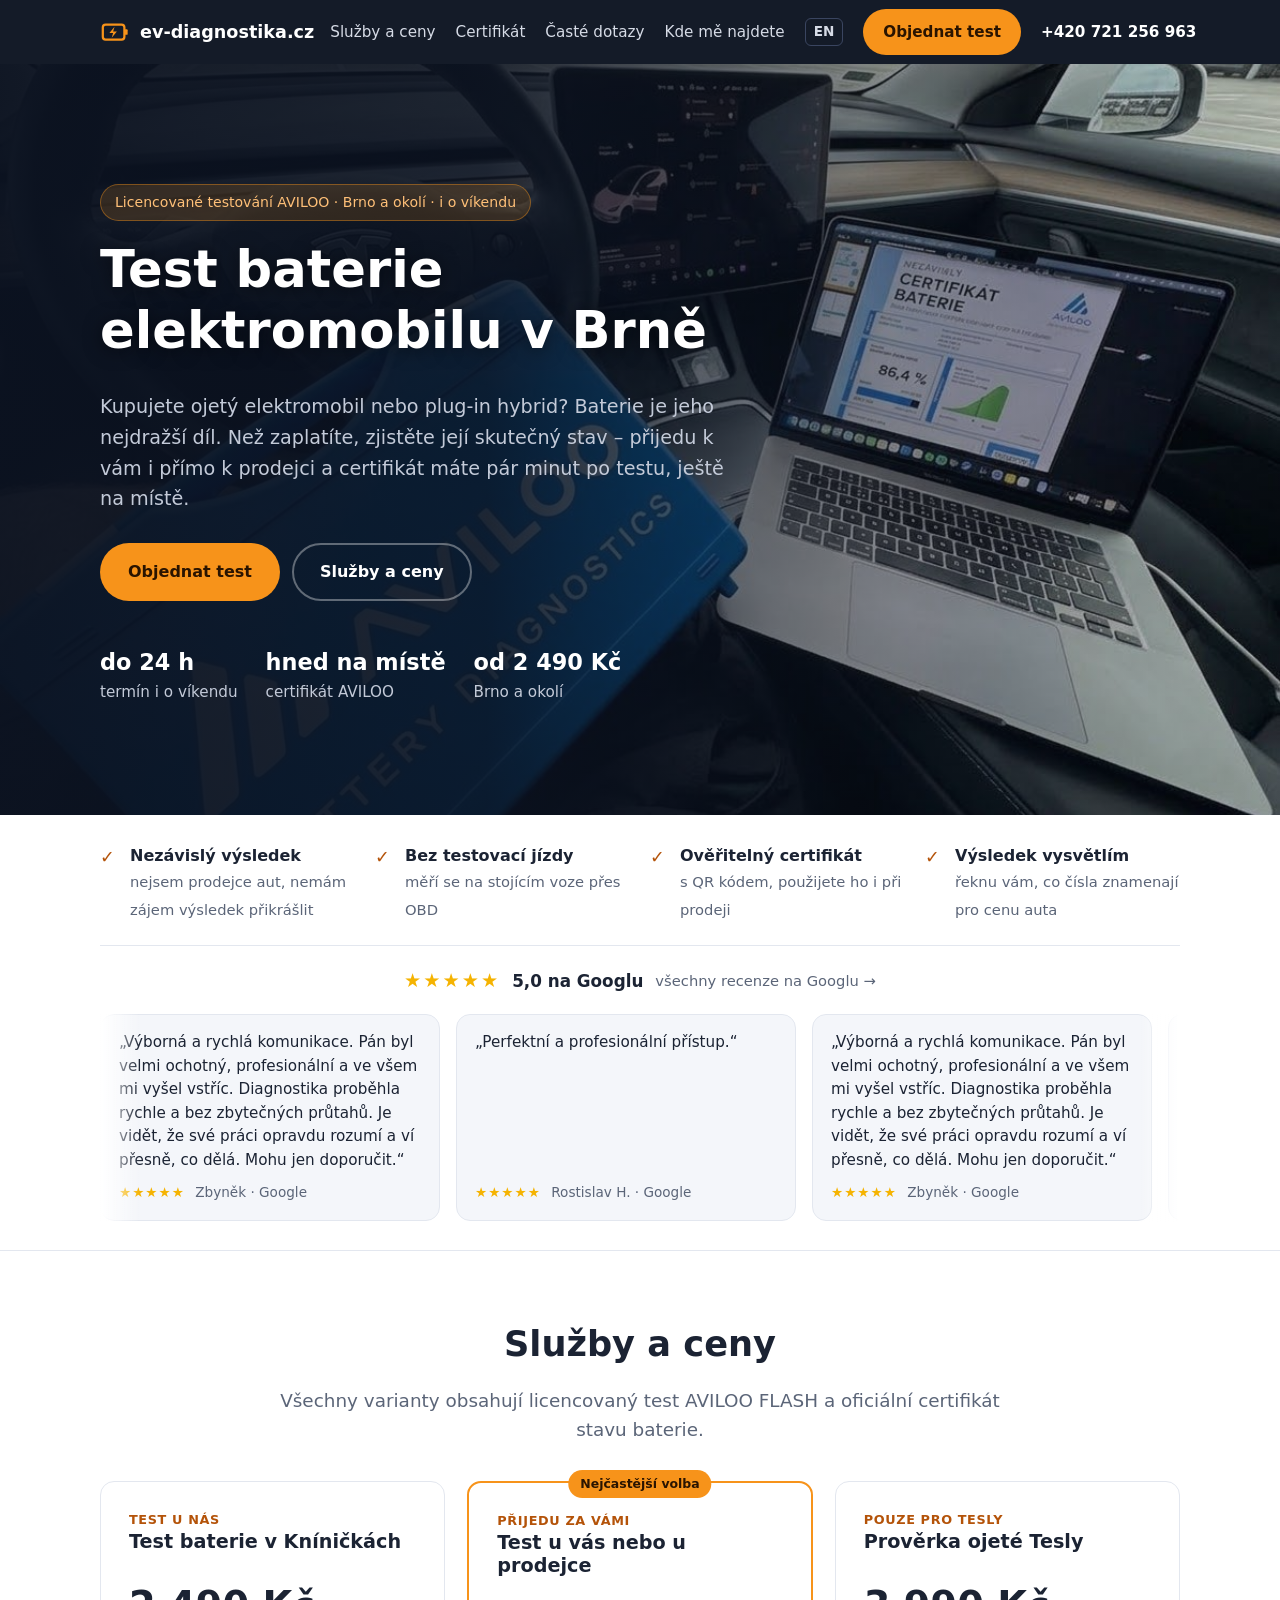
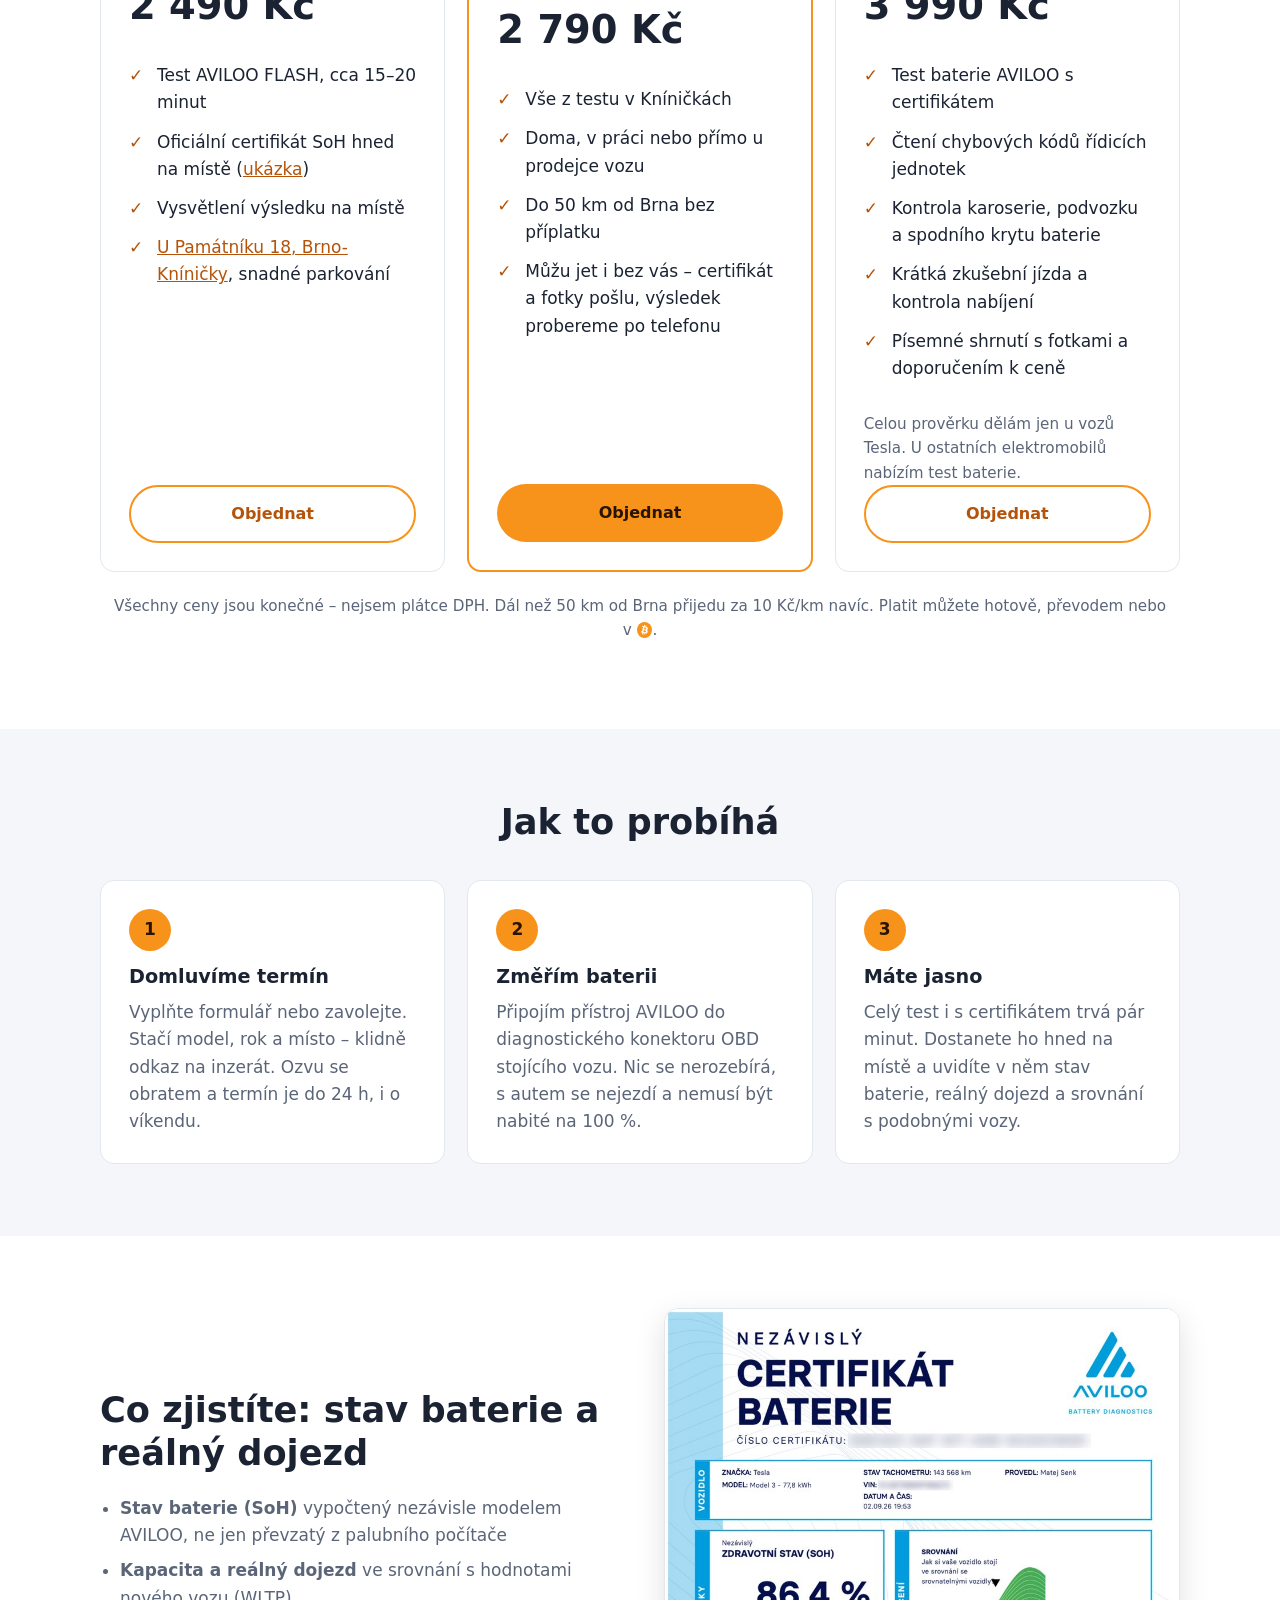
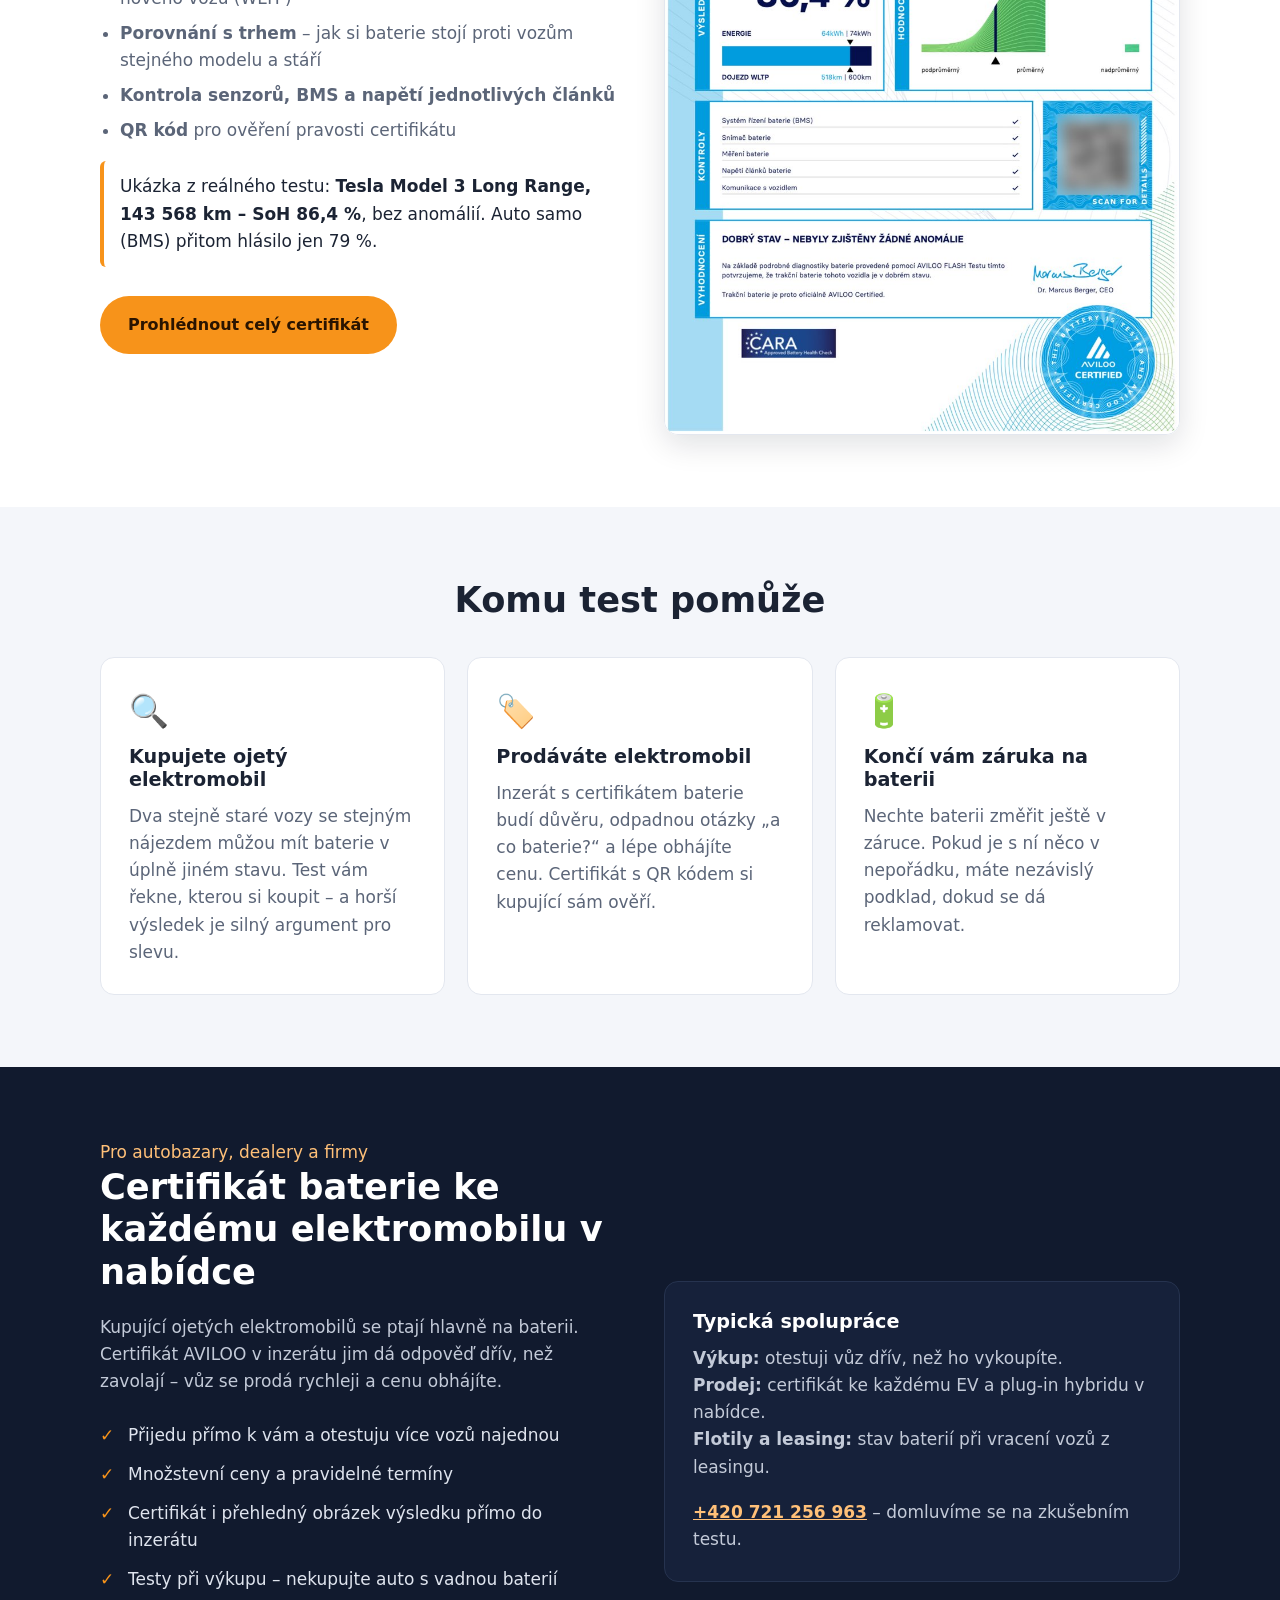
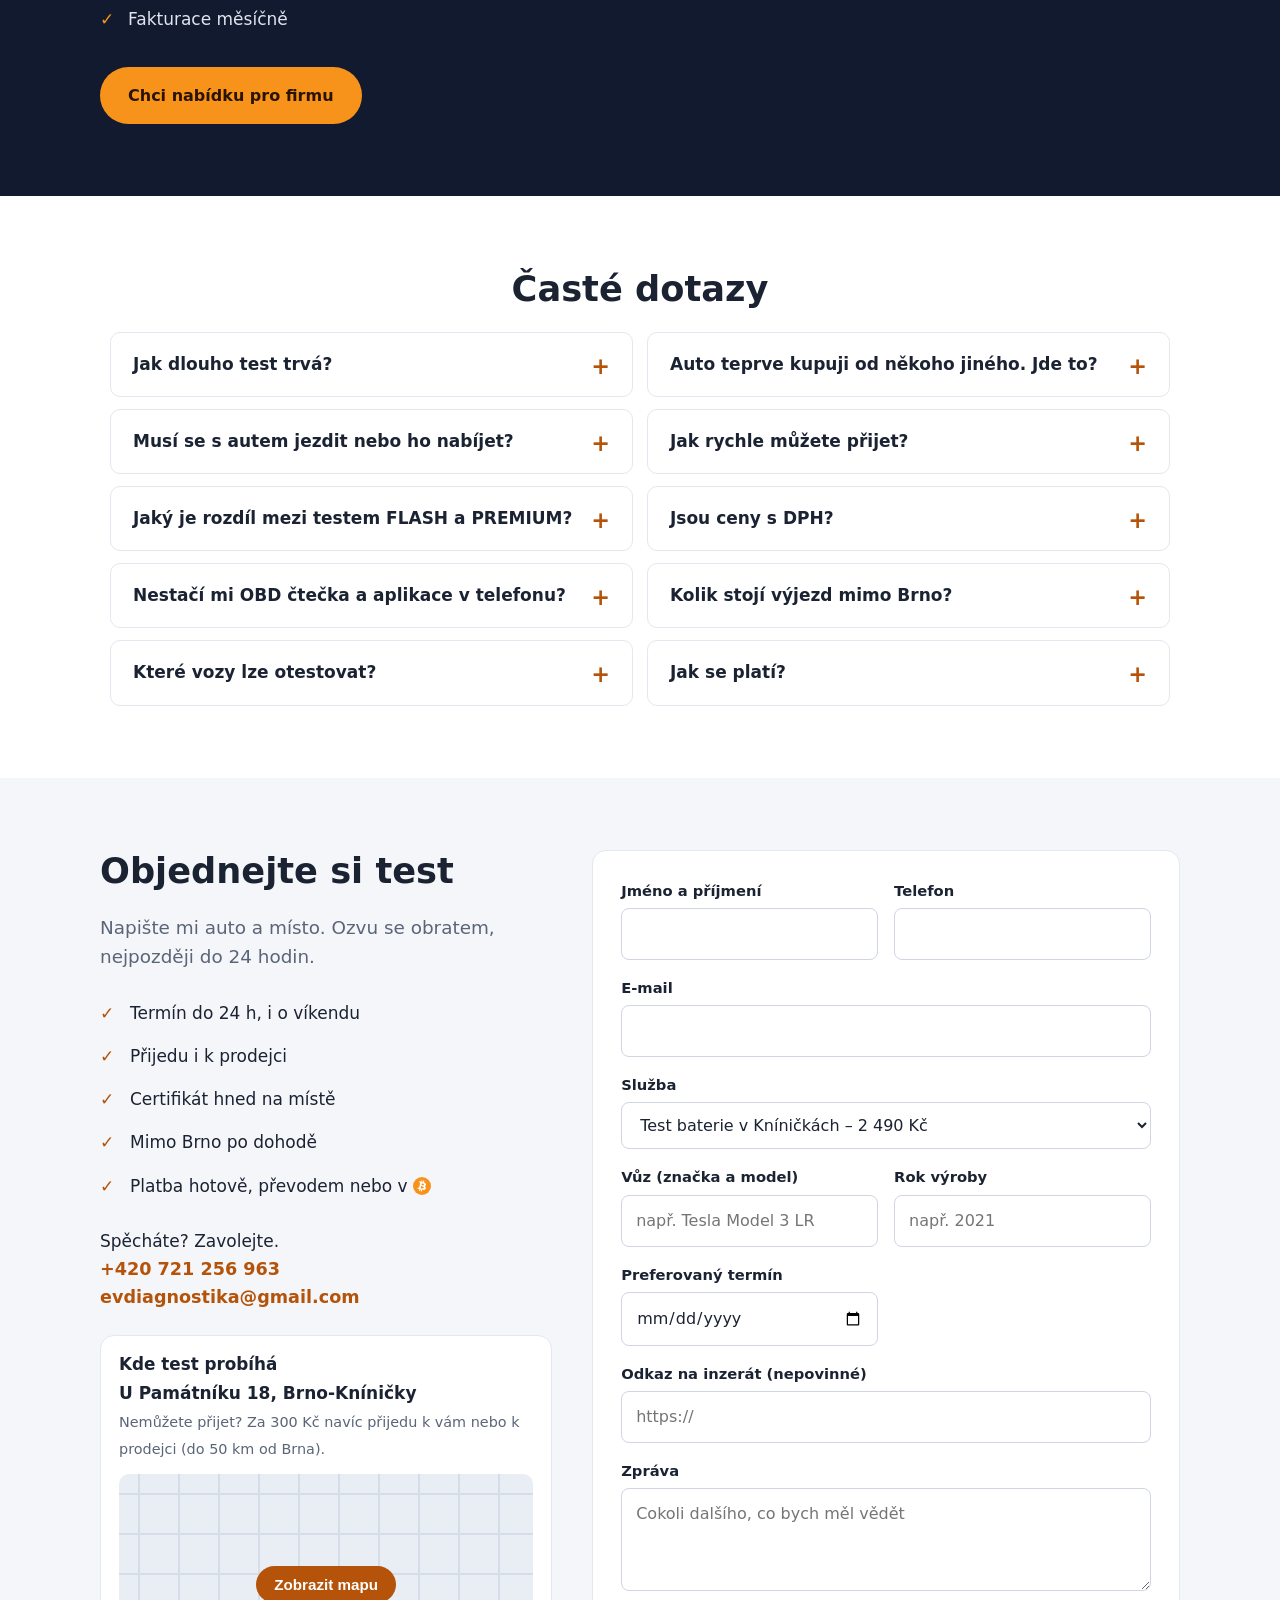
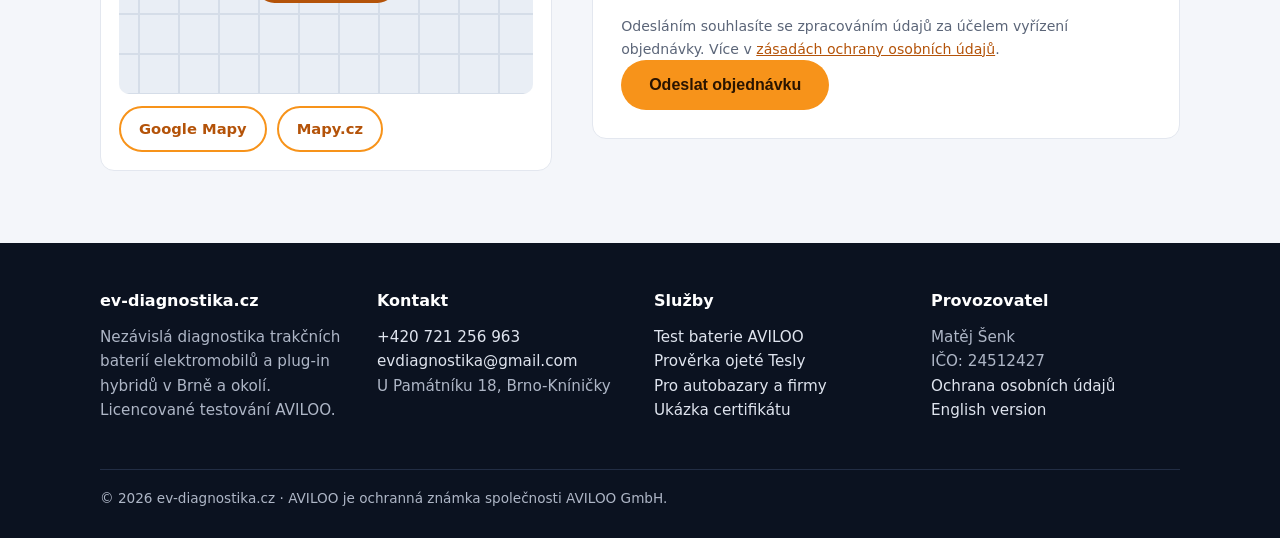
==== commit 3af9cde3: "Jak to probíhá: nový nadpis kroku 1, konektor OBD, certifikát bez „obvykle“ (CZ i EN) Co-Authored-By" ====
--- a/index.html
+++ b/index.html
@@ -4,7 +4,7 @@
 <meta charset="utf-8">
 <meta name="viewport" content="width=device-width, initial-scale=1">
 <title>Test baterie elektromobilu Brno – AVILOO certifikát | ev-diagnostika.cz</title>
-<meta name="description" content="Nezávislý test baterie (SoH) elektromobilů a plug-in hybridů v Brně a okolí. Licencovaný AVILOO FLASH test od 2 490 Kč, certifikát obvykle hned na místě. Přijedu i k prodejci. Prověrka ojeté Tesly před koupí.">
+<meta name="description" content="Nezávislý test baterie (SoH) elektromobilů a plug-in hybridů v Brně a okolí. Licencovaný AVILOO FLASH test od 2 490 Kč, certifikát hned na místě. Přijedu i k prodejci. Prověrka ojeté Tesly před koupí.">
 <link rel="canonical" href="https://ev-diagnostika.cz/">
 <link rel="alternate" hreflang="cs" href="https://ev-diagnostika.cz/">
 <link rel="alternate" hreflang="en" href="https://ev-diagnostika.cz/en/">
@@ -65,7 +65,7 @@
     <div>
     <span class="badge">Licencované testování AVILOO · Brno a okolí · i o víkendu</span>
     <h1>Test baterie elektromobilu v Brně</h1>
-    <p>Kupujete ojetý elektromobil nebo plug-in hybrid? Baterie je jeho nejdražší díl. Než zaplatíte, zjistěte její skutečný stav – přijedu k vám i přímo k prodejci a certifikát máte obvykle pár minut po testu, ještě na místě.</p>
+    <p>Kupujete ojetý elektromobil nebo plug-in hybrid? Baterie je jeho nejdražší díl. Než zaplatíte, zjistěte její skutečný stav – přijedu k vám i přímo k prodejci a certifikát máte pár minut po testu, ještě na místě.</p>
     <div class="btns">
       <a href="#objednavka" class="btn btn-primary">Objednat test</a>
       <a href="#sluzby" class="btn btn-ghost">Služby a ceny</a>
@@ -118,7 +118,7 @@
         <div class="price">2 490 Kč</div>
         <ul>
           <li>Test AVILOO FLASH, cca 15–20 minut</li>
-          <li>Oficiální certifikát SoH obvykle hned na místě (<a href="certifikat/">ukázka</a>)</li>
+          <li>Oficiální certifikát SoH hned na místě (<a href="certifikat/">ukázka</a>)</li>
           <li>Vysvětlení výsledku na místě</li>
           <li><a href="#mapa">U Památníku 18, Brno-Kníničky</a>, snadné parkování</li>
         </ul>
@@ -162,18 +162,18 @@
     <div class="grid grid-3" style="margin-top:36px">
       <div class="card">
         <div class="step-num">1</div>
-        <h3>Pošlete auto</h3>
-        <p>Vyplňte formulář nebo zavolejte. Stačí model, rok a místo – klidně odkaz na inzerát. Ozvu se obratem a termín bývá hned další den, i o víkendu.</p>
+        <h3>Domluvíme termín</h3>
+        <p>Vyplňte formulář nebo zavolejte. Stačí model, rok a místo – klidně odkaz na inzerát. Ozvu se obratem a termín je do 24 h, i o víkendu.</p>
       </div>
       <div class="card">
         <div class="step-num">2</div>
         <h3>Změřím baterii</h3>
-        <p>Připojím jednotku AVILOO do zásuvky OBD stojícího vozu. Nic se nerozebírá, s autem se nemusí jezdit ani ho předem nabíjet na 100 %.</p>
+        <p>Připojím přístroj AVILOO do diagnostického konektoru OBD stojícího vozu. Nic se nerozebírá, s autem se nejezdí a nemusí být nabité na 100 %.</p>
       </div>
       <div class="card">
         <div class="step-num">3</div>
         <h3>Máte jasno</h3>
-        <p>Obvykle pár minut po testu, ještě na místě, dostanete certifikát se stavem baterie, reálným dojezdem a srovnáním s podobnými vozy. Řeknu vám, co výsledek znamená pro cenu.</p>
+        <p>Celý test i s certifikátem trvá pár minut. Dostanete ho hned na místě a uvidíte v něm stav baterie, reálný dojezd a srovnání s podobnými vozy.</p>
       </div>
     </div>
   </div>
@@ -252,15 +252,15 @@
       <div class="faq-col">
       <details>
         <summary>Jak dlouho test trvá?</summary>
-        <p>Samotné měření AVILOO FLASH trvá jen pár minut, celá návštěva včetně připojení zhruba 15–20 minut. Certifikát bývá hotový pár minut po měření, takže ho obvykle dostanete hned na místě.</p>
+        <p>Samotné měření AVILOO FLASH trvá jen pár minut, celá návštěva včetně připojení zhruba 15–20 minut. Certifikát je hotový pár minut po měření, takže ho dostanete hned na místě.</p>
       </details>
       <details>
         <summary>Musí se s autem jezdit nebo ho nabíjet?</summary>
-        <p>Ne. FLASH test se dělá na stojícím voze přes diagnostickou zásuvku OBD. Baterii není potřeba nabíjet na 100 % ani vybíjet.</p>
+        <p>Ne. FLASH test se dělá na stojícím voze přes diagnostický konektor OBD. Baterii není potřeba nabíjet na 100 % ani vybíjet.</p>
       </details>
       <details>
         <summary>Jaký je rozdíl mezi testem FLASH a PREMIUM?</summary>
-        <p><strong>FLASH</strong> je rychlý test na stojícím autě – měření trvá pár minut a certifikát máte obvykle hned na místě. Přesnost je podle AVILOO zhruba ±3 % oproti testu PREMIUM. Pro rozhodnutí o koupi ojetého vozu ve většině případů stačí.</p>
+        <p><strong>FLASH</strong> je rychlý test na stojícím autě – měření trvá pár minut a certifikát máte hned na místě. Přesnost je podle AVILOO zhruba ±3 % oproti testu PREMIUM. Pro rozhodnutí o koupi ojetého vozu ve většině případů stačí.</p>
         <p><strong>PREMIUM</strong> je nejpodrobnější test AVILOO. Baterie se měří během jízdy, při které se postupně vybije z vysokého na nízký stav nabití, a certifikát přijde do 2 pracovních dnů. Hodí se třeba při sporu o stav baterie nebo když FLASH ukáže něco podezřelého. Zatím ho běžně nenabízím – pokud o něj máte zájem, napište mi a domluvíme se individuálně.</p>
       </details>
       <details>
@@ -306,7 +306,7 @@
       <ul>
         <li>Termín do 24 h, i o víkendu</li>
         <li>Přijedu i k prodejci</li>
-        <li>Certifikát obvykle hned na místě</li>
+        <li>Certifikát hned na místě</li>
         <li>Mimo Brno po dohodě</li>
         <li>Platba hotově, převodem nebo <span class="btc-word">v&nbsp;<img class="btc-b" src="img/bitcoin.svg" alt="Bitcoinu" title="Bitcoin" width="16" height="16"></span></li>
       </ul>
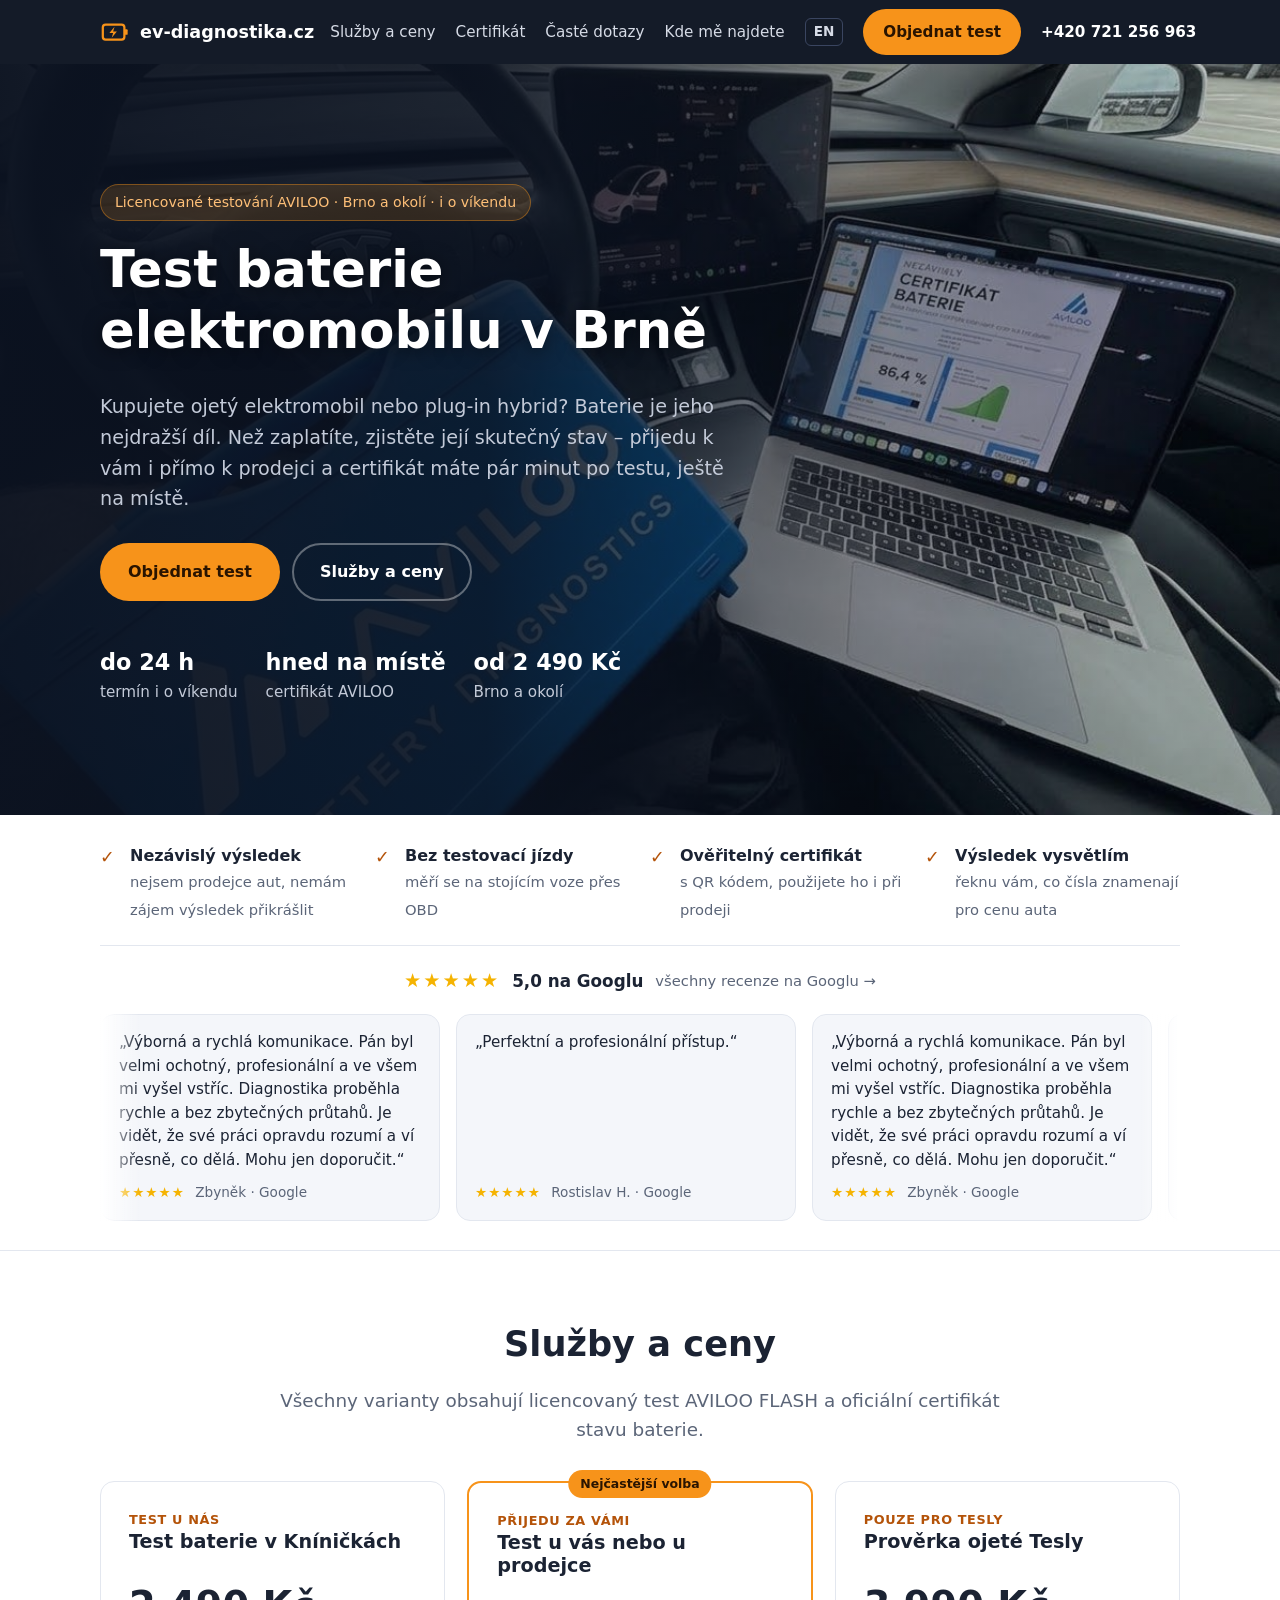
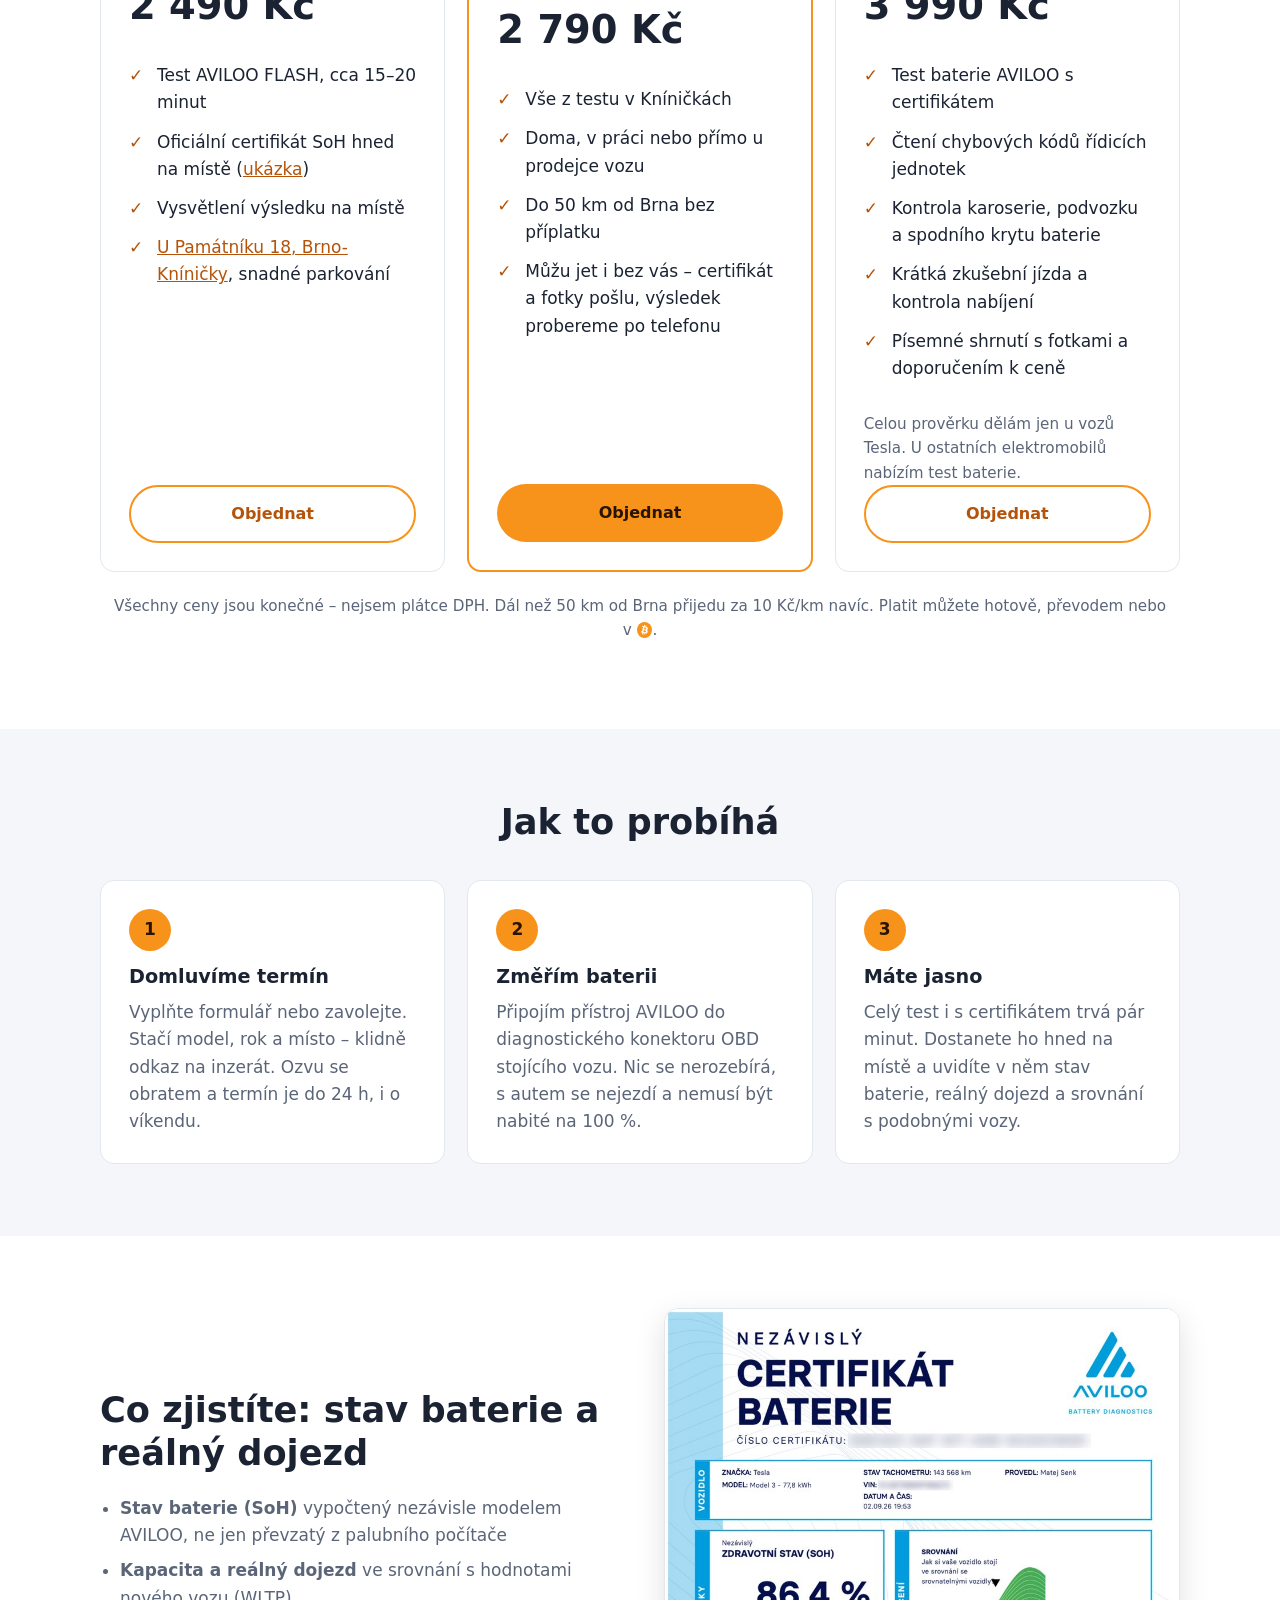
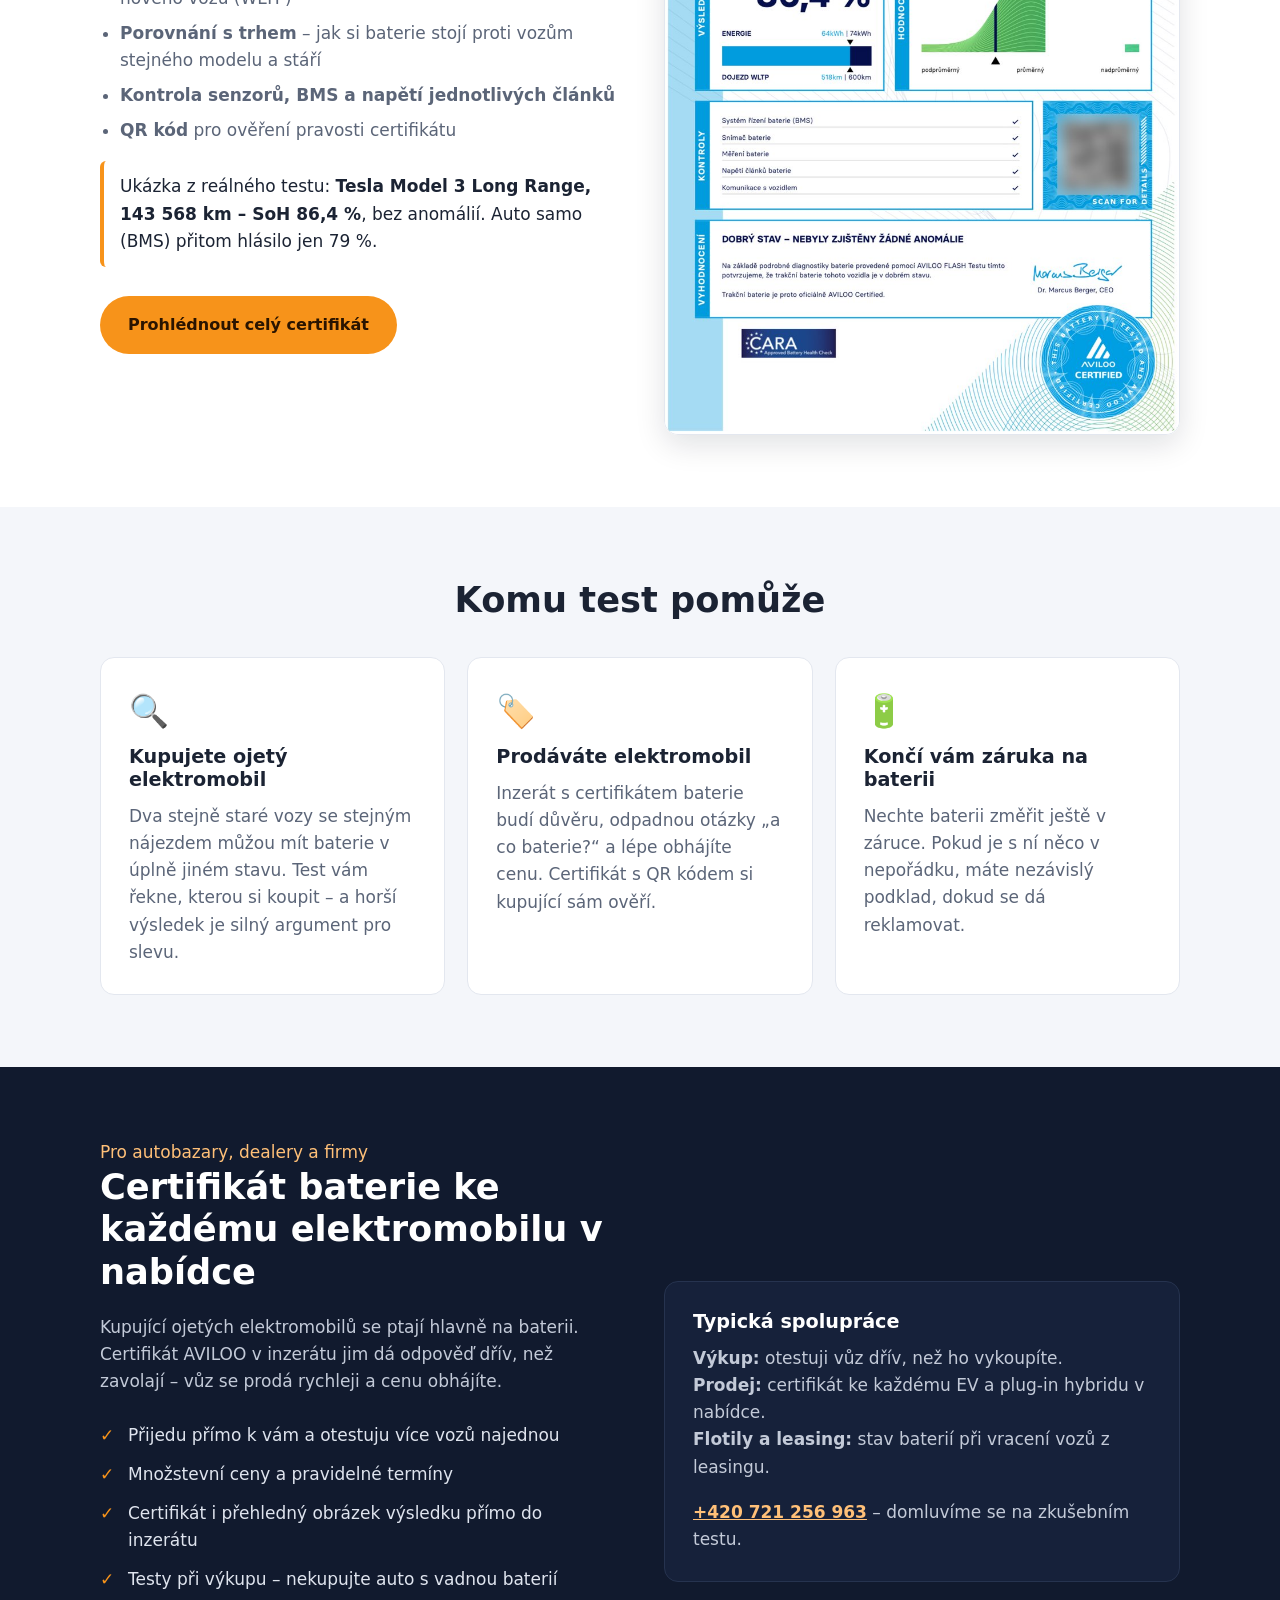
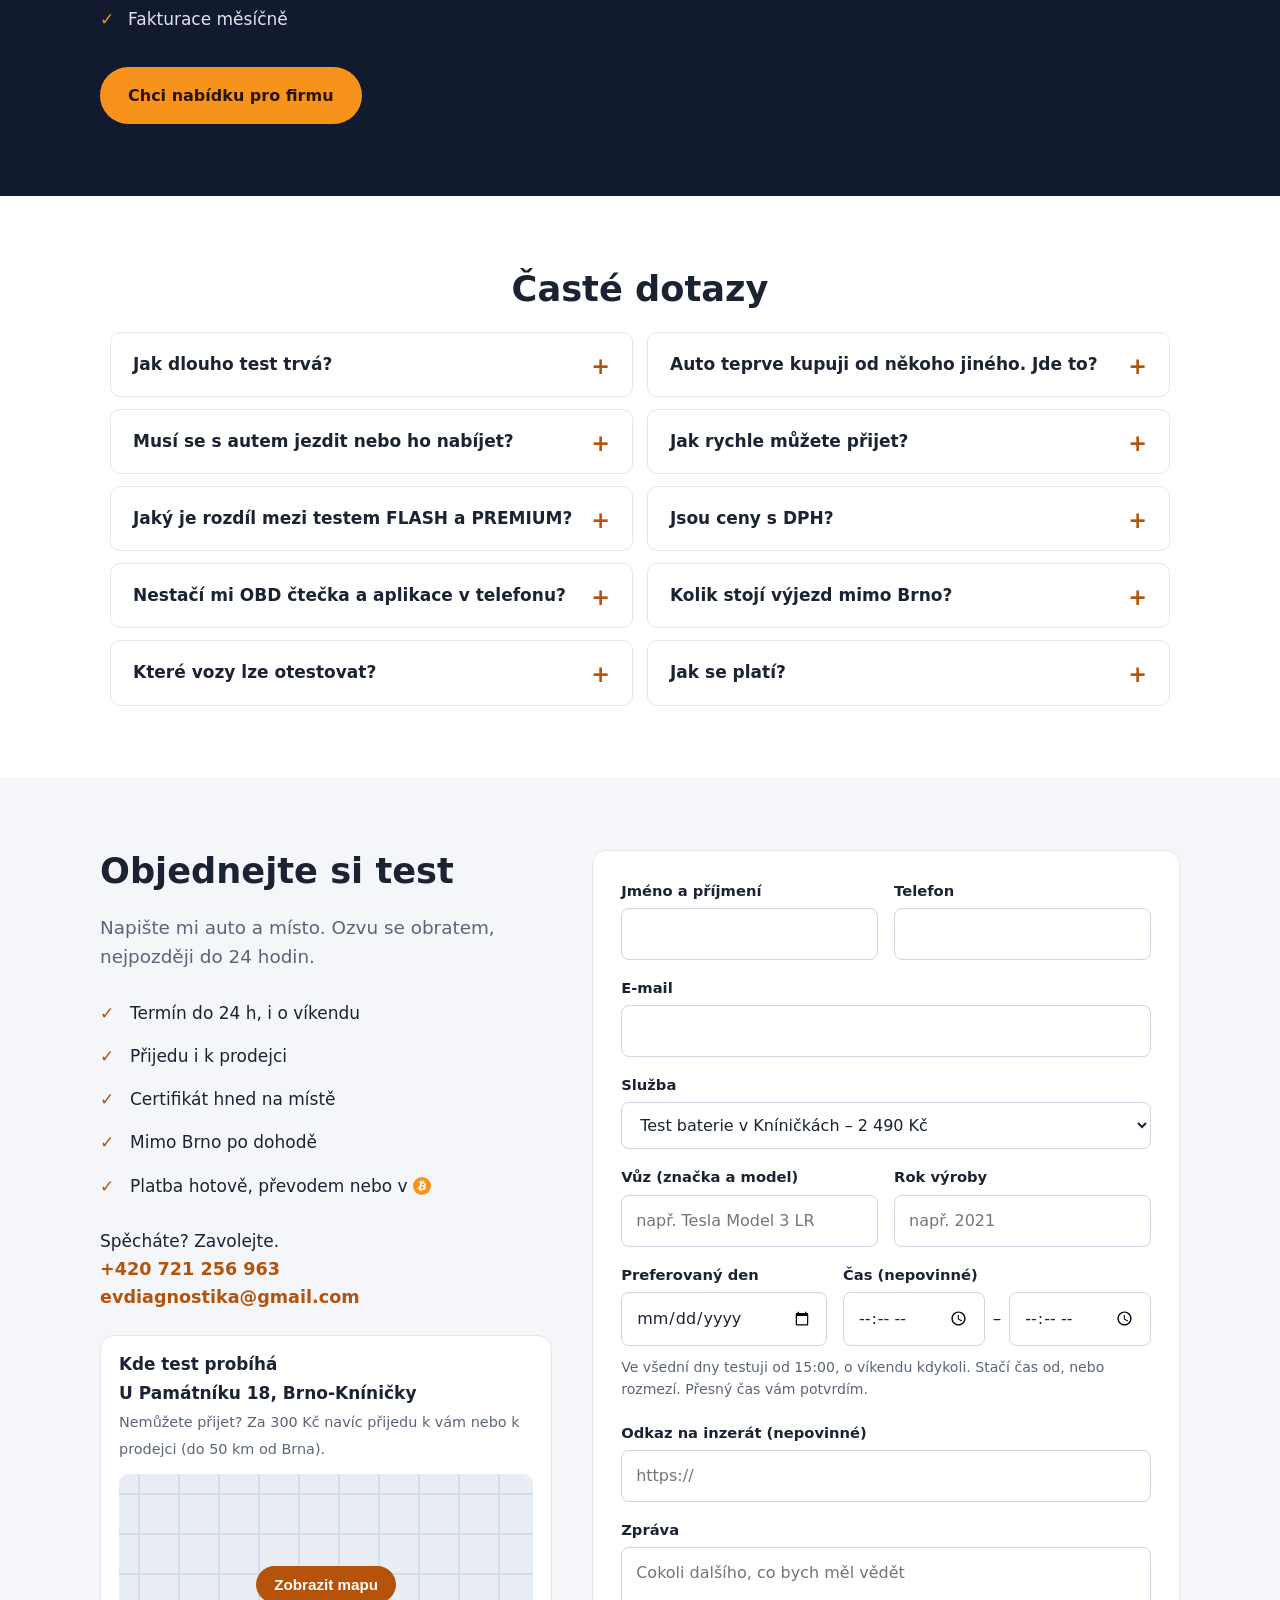
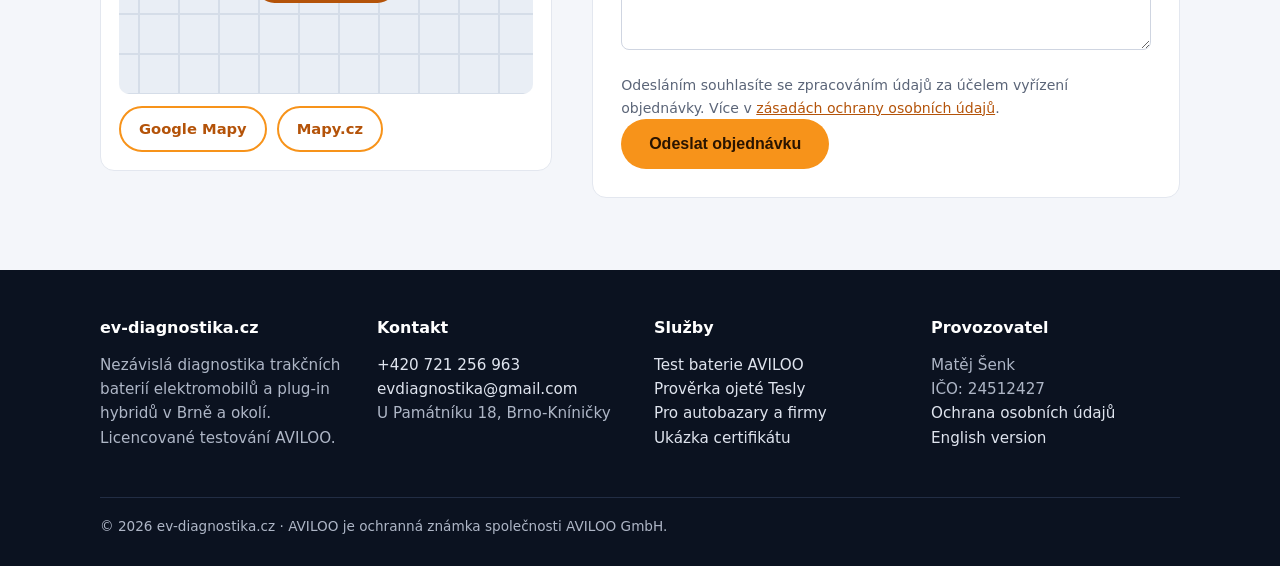
==== commit 6d3d7b18: "Formulář: nepovinný čas testu (od–do), upozornění na všední dny před 15:00 Co-Authored-By: Claude Fa" ====
--- a/index.html
+++ b/index.html
@@ -17,7 +17,7 @@
 <link rel="icon" href="favicon.svg?v=2" type="image/svg+xml">
 <link rel="icon" href="favicon-32.png?v=2" sizes="32x32" type="image/png">
 <link rel="apple-touch-icon" href="apple-touch-icon.png?v=2">
-<link rel="stylesheet" href="css/style.css?v=8d5b5cfb">
+<link rel="stylesheet" href="css/style.css?v=ddec968a">
 <script type="application/ld+json">
 {
   "@context":"https://schema.org",
@@ -348,9 +348,14 @@
           <div class="field"><label for="f-year">Rok výroby</label><input id="f-year" name="year" inputmode="numeric" placeholder="např. 2021"></div>
         </div>
         <div class="row">
-          <div class="field"><label for="f-date">Preferovaný termín</label><input id="f-date" name="date" type="date"></div>
-          <div class="field" id="place-field" hidden><label for="f-place">Místo testu</label><input id="f-place" name="location" placeholder="adresa nebo obec" disabled></div>
-        </div>
+          <div class="field"><label for="f-date">Preferovaný den</label><input id="f-date" name="date" type="date"></div>
+          <div class="field"><label for="f-time">Čas (nepovinné)</label>
+            <div class="time-range"><input id="f-time" name="time_from" type="time" step="900" aria-label="Čas od"><span aria-hidden="true">–</span><input id="f-time-to" name="time_to" type="time" step="900" aria-label="Čas do"></div>
+          </div>
+        </div>
+        <p class="field-note">Ve všední dny testuji od 15:00, o víkendu kdykoli. Stačí čas od, nebo rozmezí. Přesný čas vám potvrdím.</p>
+        <p class="field-note field-warn" id="time-warn" hidden>Ve všední dny můžu až od 15:00. Vyberte prosím pozdější čas, nebo víkend.</p>
+        <div class="field" id="place-field" hidden><label for="f-place">Místo testu</label><input id="f-place" name="location" placeholder="adresa nebo obec" disabled></div>
         <div class="field"><label for="f-link">Odkaz na inzerát (nepovinné)</label><input id="f-link" name="listing" type="url" placeholder="https://"></div>
         <div class="field"><label for="f-msg">Zpráva</label><textarea id="f-msg" name="message" rows="3" placeholder="Cokoli dalšího, co bych měl vědět"></textarea></div>
         <p class="consent">Odesláním souhlasíte se zpracováním údajů za účelem vyřízení objednávky. Více v <a href="ochrana-osobnich-udaju/">zásadách ochrany osobních údajů</a>.</p>
@@ -399,7 +404,7 @@
   </div>
 </footer>
 <a href="tel:+420721256963" class="call-fab" aria-label="Zavolat">📞 Zavolat</a>
-<script src="js/main.js?v=6ba57c7b" defer></script>
+<script src="js/main.js?v=130cdf40" defer></script>
 
 </body>
 </html>
--- a/css/style.css
+++ b/css/style.css
@@ -109,6 +109,10 @@
 input,select,textarea{width:100%;padding:12px 14px;border:1px solid #cfd5e1;border-radius:8px;font:inherit;font-size:1rem;background:#fff;color:var(--text)}
 input:focus,select:focus,textarea:focus{outline:2px solid var(--accent);border-color:var(--accent)}
 .field{margin-bottom:16px}
+form .field-note{margin:-6px 0 20px;font-size:.88rem;color:var(--muted)}
+form .field-warn{margin-top:-12px;color:#b45309;font-weight:600}
+.time-range{display:flex;align-items:center;gap:8px}
+.time-range input{min-width:0;flex:1}
 .consent{font-size:.88rem;color:var(--muted)}
 .form-msg{margin-top:14px;font-weight:600}
 .form-msg.ok{color:var(--accent-dark)}
@@ -224,3 +228,8 @@
 .thanks-close{width:100%}
 .nav .lang-switch{font-weight:700;border:1px solid #3a4560;border-radius:6px;padding:2px 8px;font-size:.85rem}
 #mapa{scroll-margin-top:90px}
+
+/* souhlas s měřením reklamy – jen pro návštěvníky z reklamy */
+.ads-choice{display:flex;gap:10px;flex-wrap:wrap;margin:12px 0}
+.ads-choice .btn{padding:9px 20px;font-size:.92rem}
+.ads-choice .btn-line{background:none;border-color:var(--line);color:var(--text)}
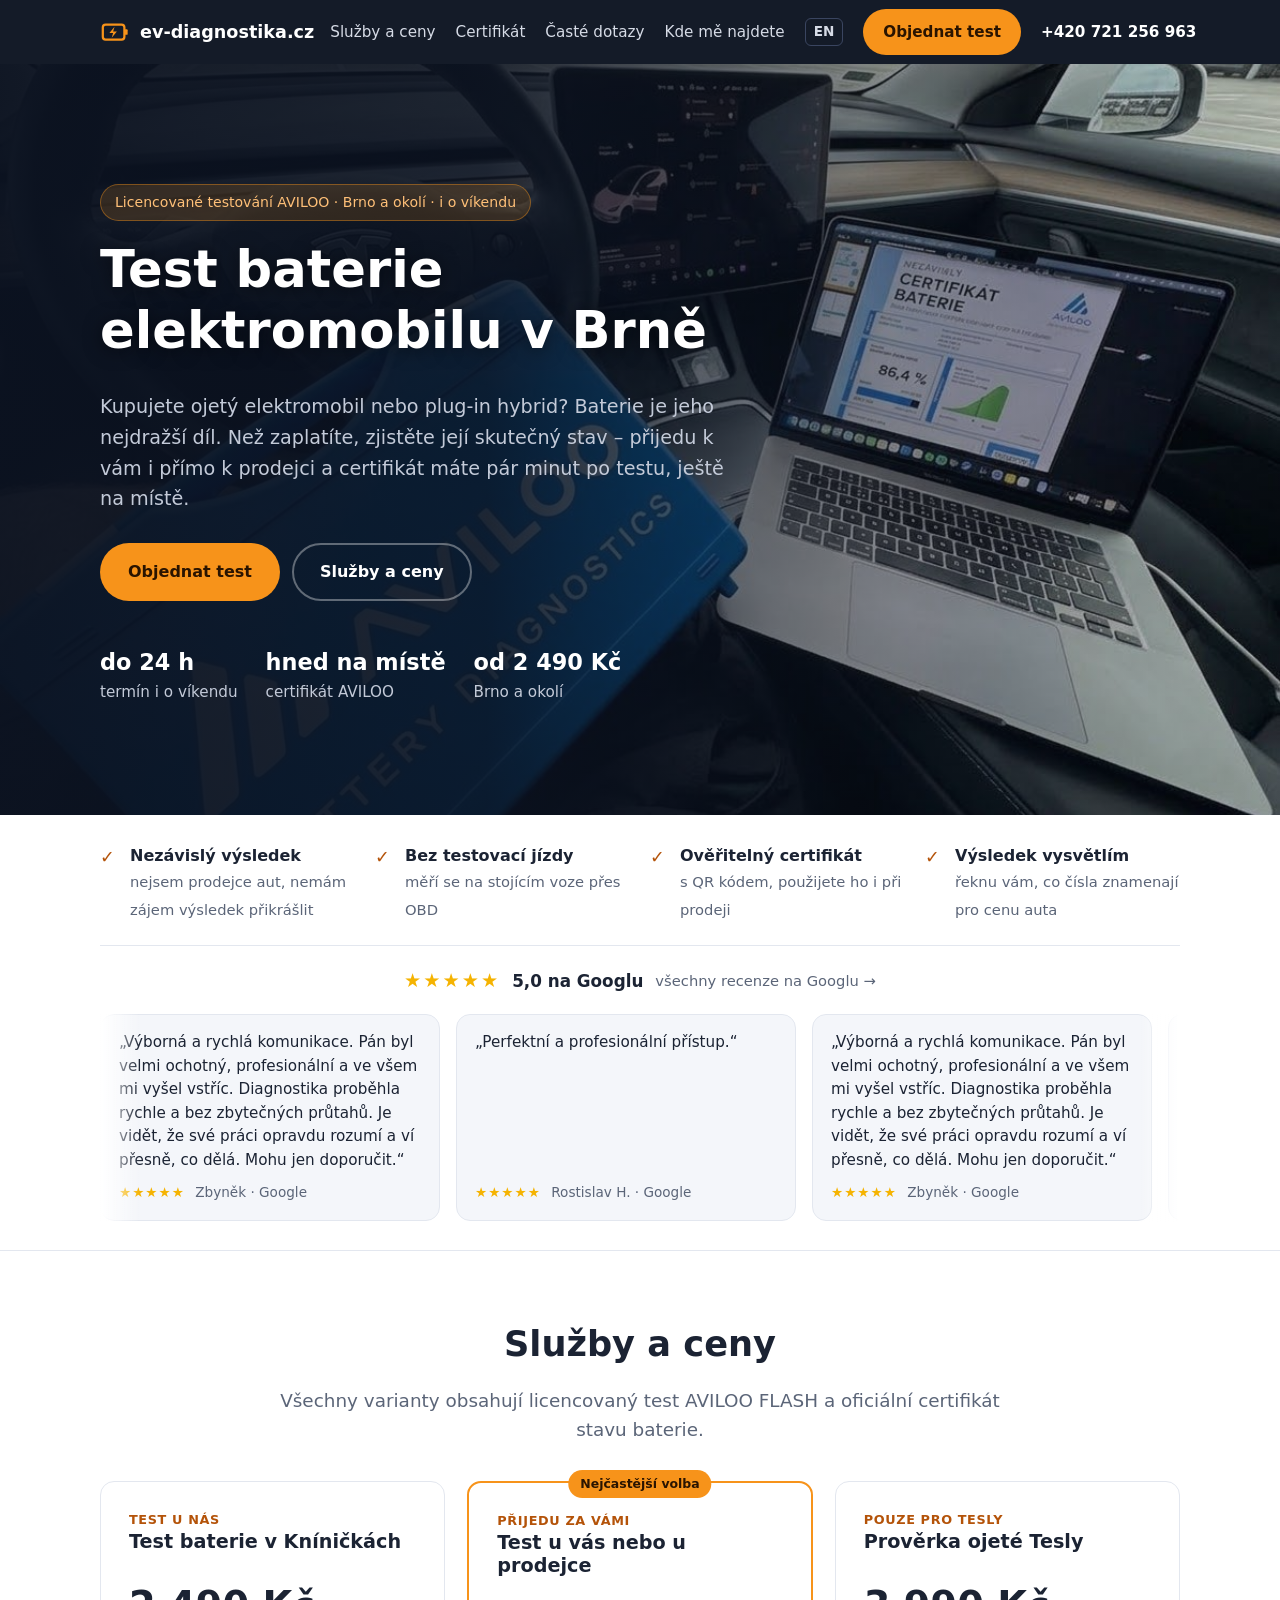
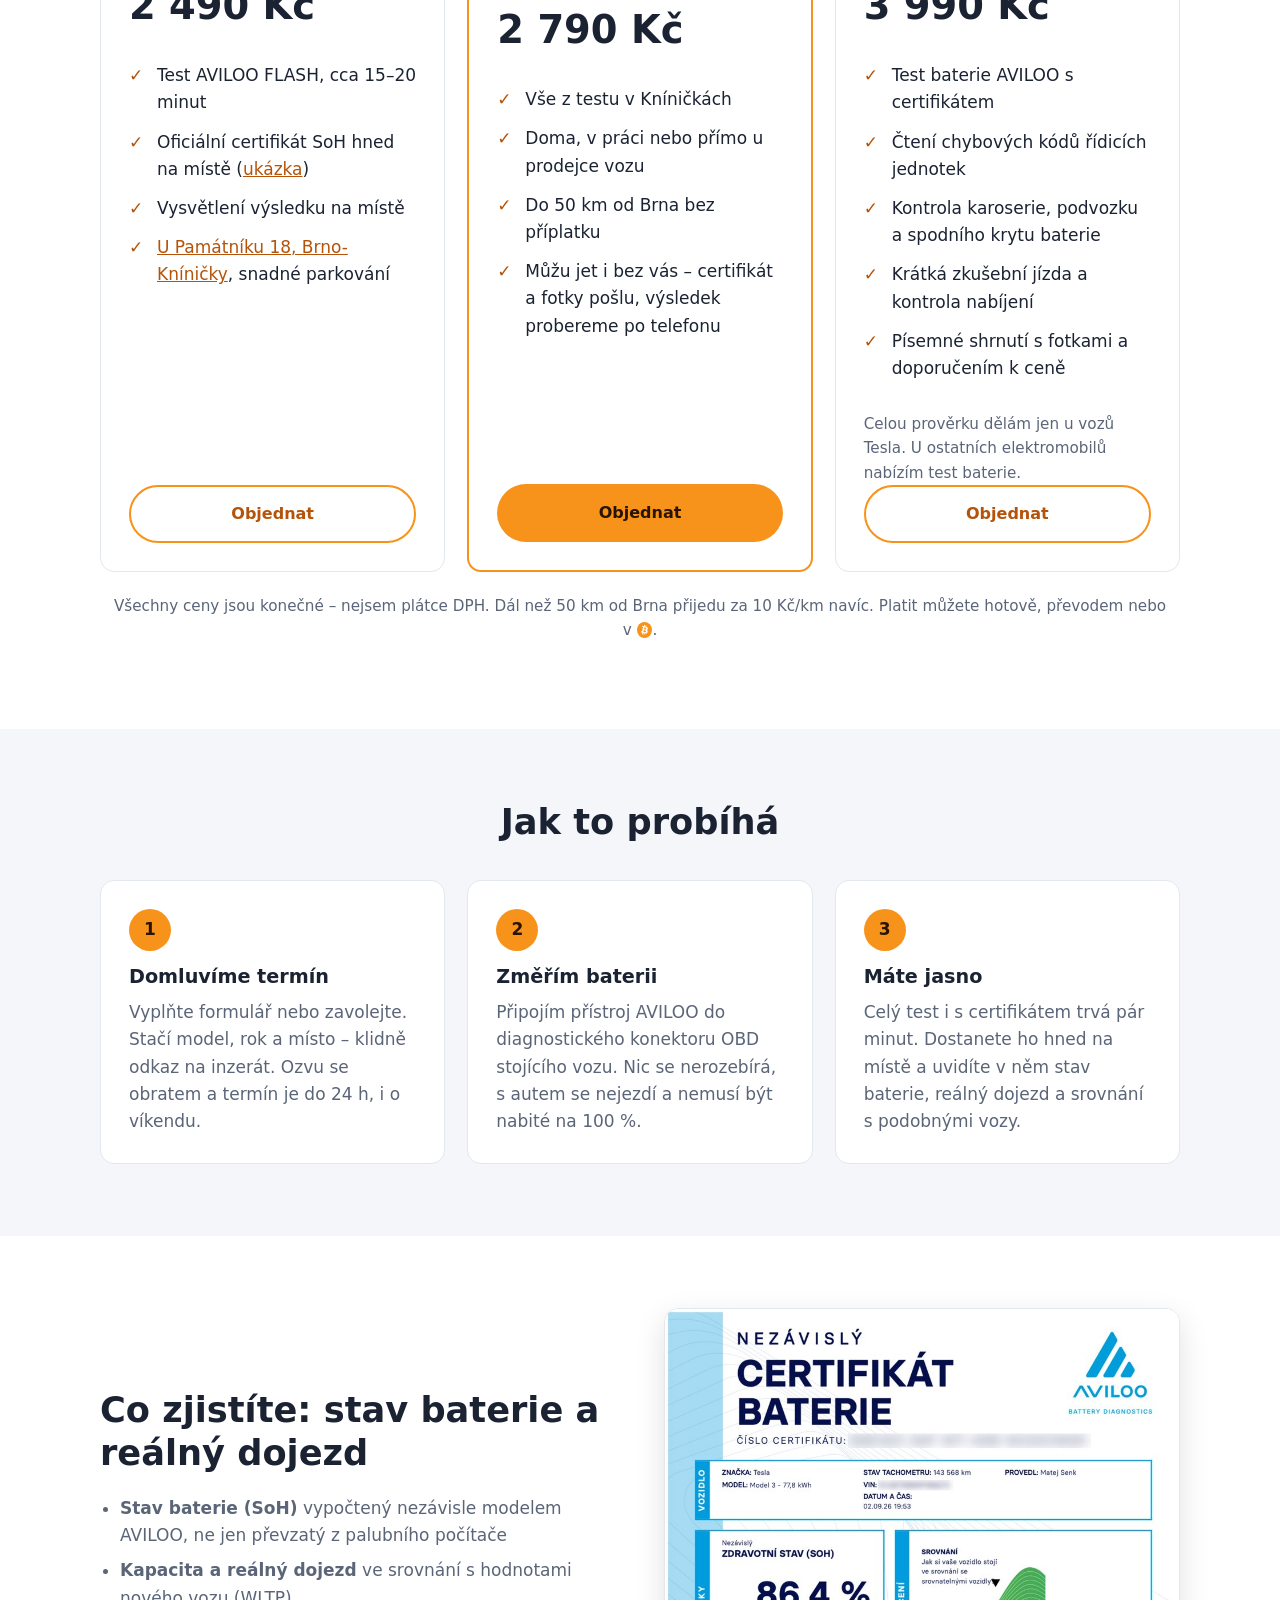
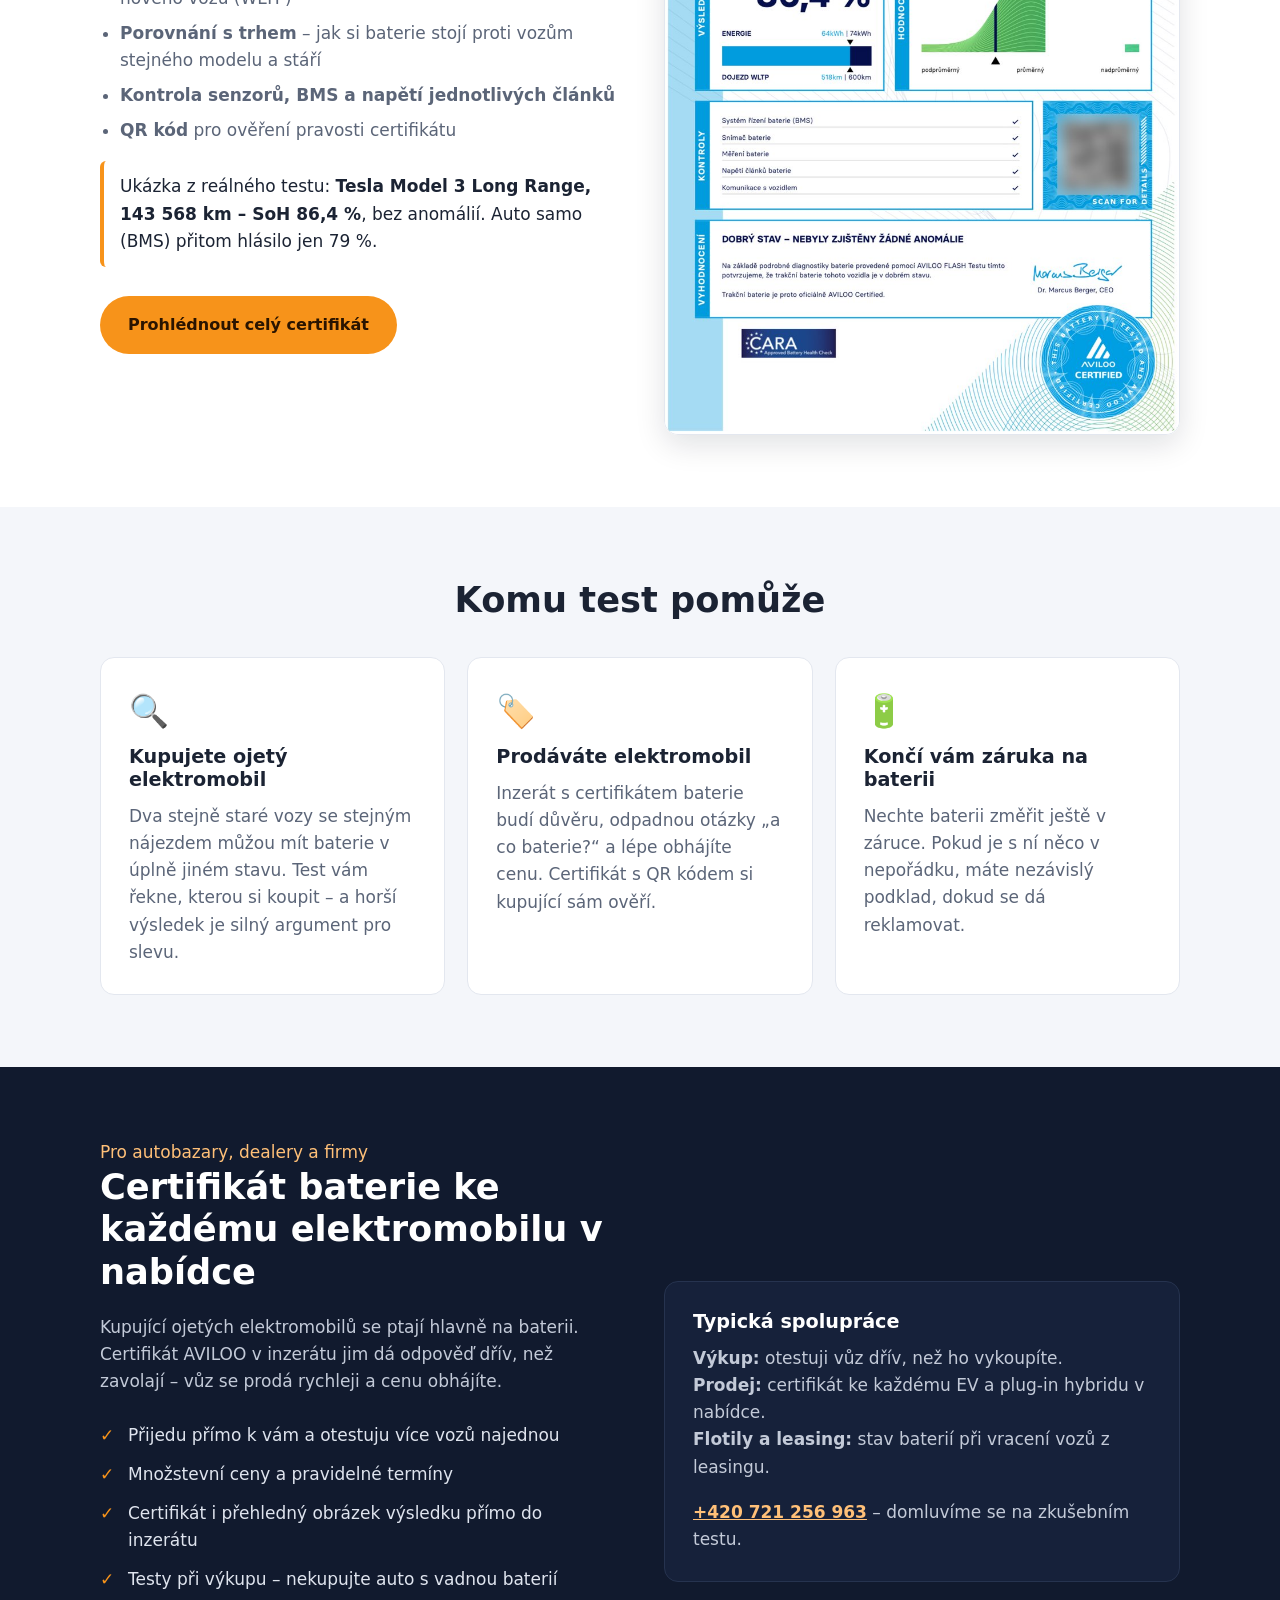
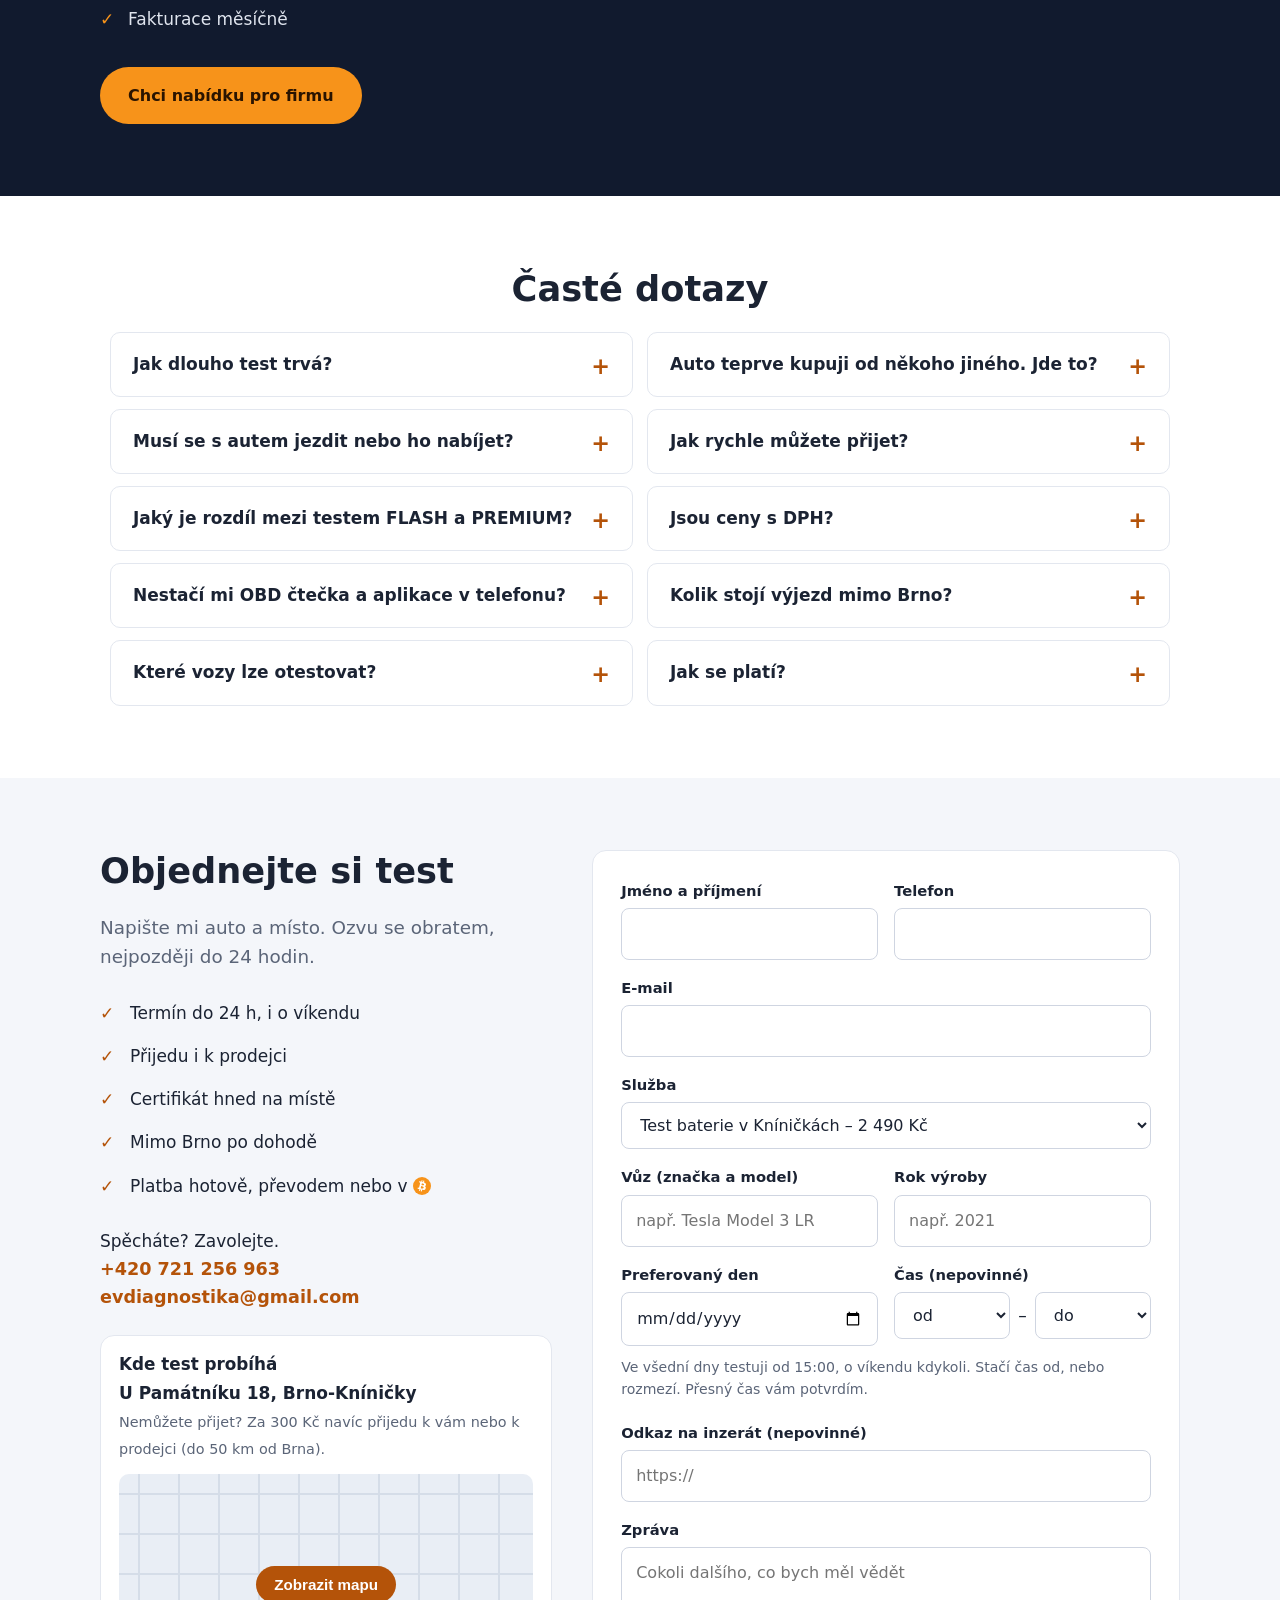
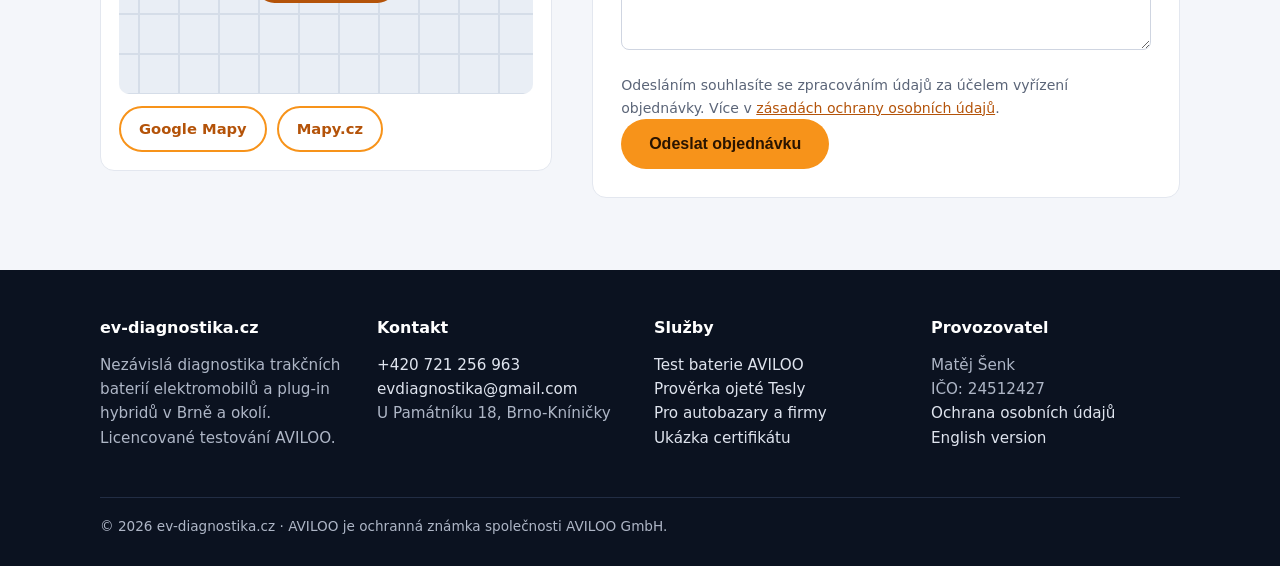
==== commit 5aa81f1c: "Formulář: na počítači čas jako rozbalovací nabídka po půlhodinách, kalendář po kliknutí kamkoli do p" ====
--- a/index.html
+++ b/index.html
@@ -404,7 +404,7 @@
   </div>
 </footer>
 <a href="tel:+420721256963" class="call-fab" aria-label="Zavolat">📞 Zavolat</a>
-<script src="js/main.js?v=130cdf40" defer></script>
+<script src="js/main.js?v=ec2400aa" defer></script>
 
 </body>
 </html>
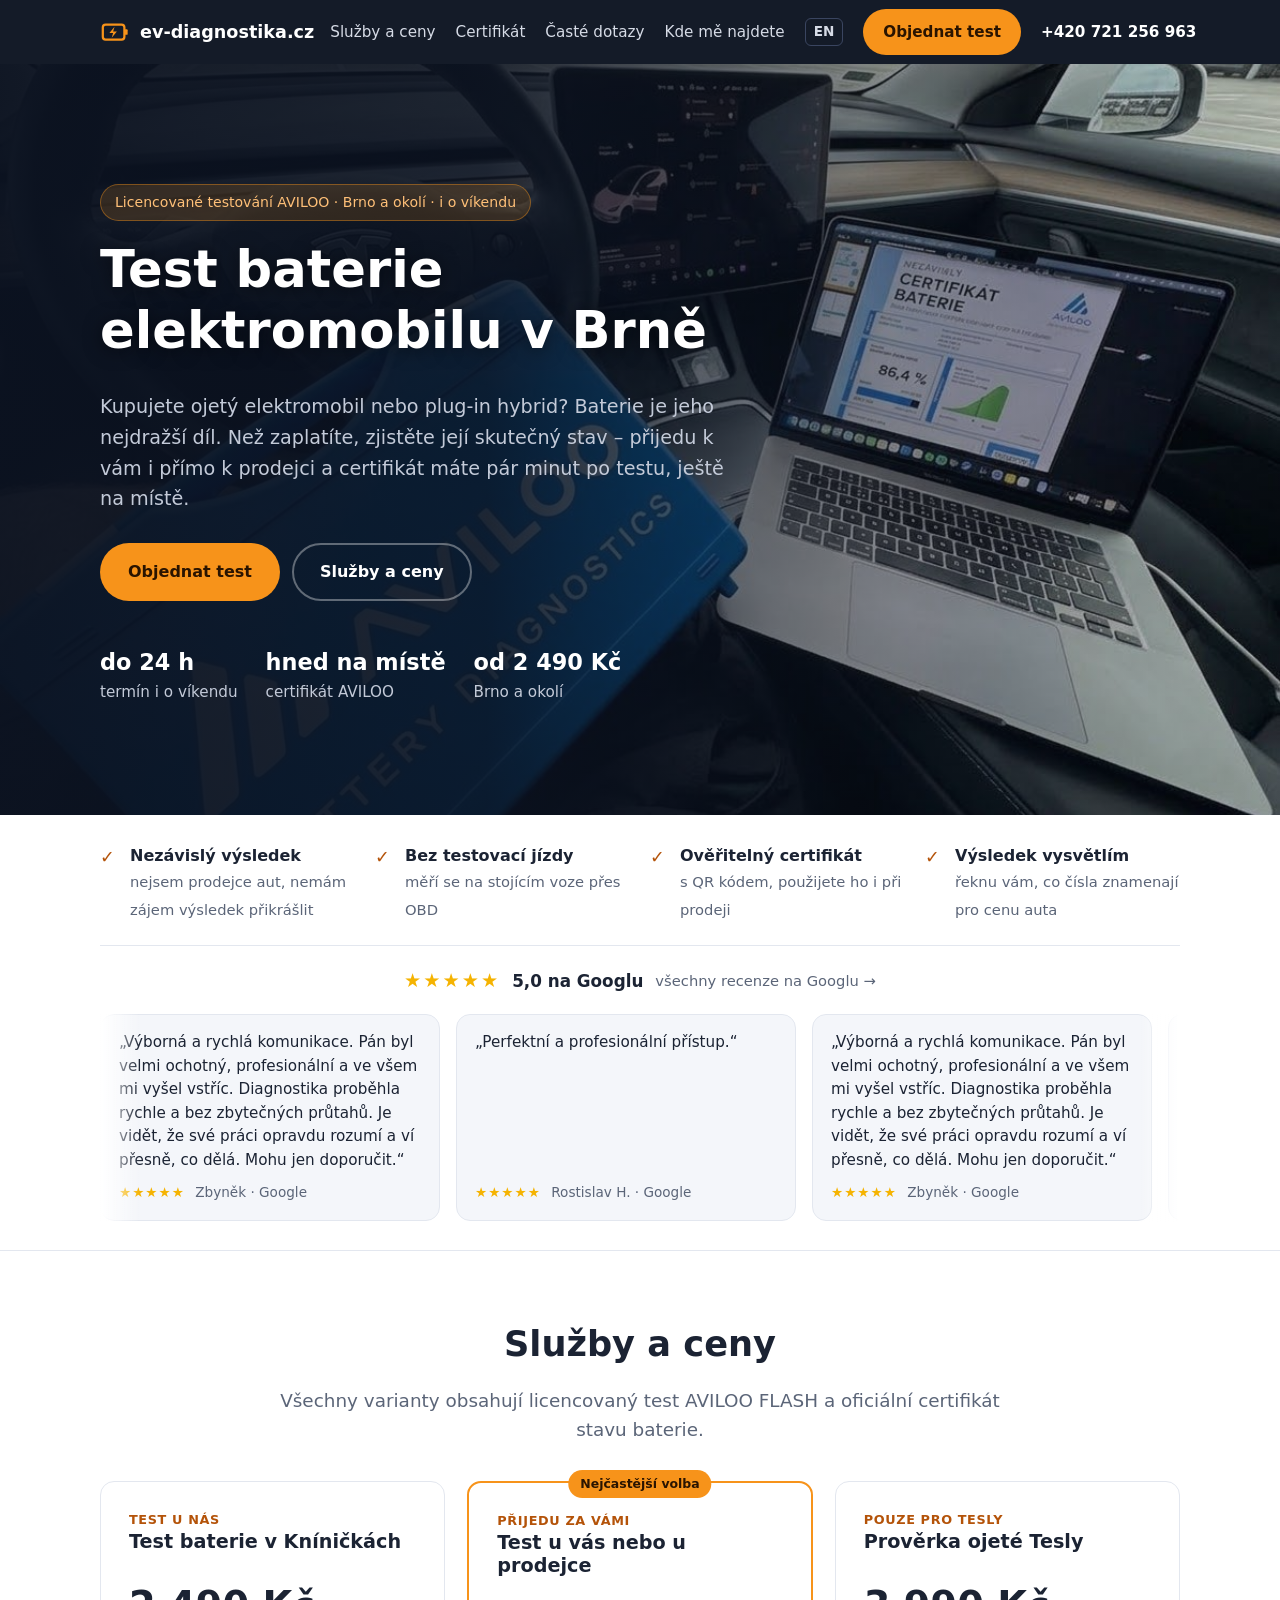
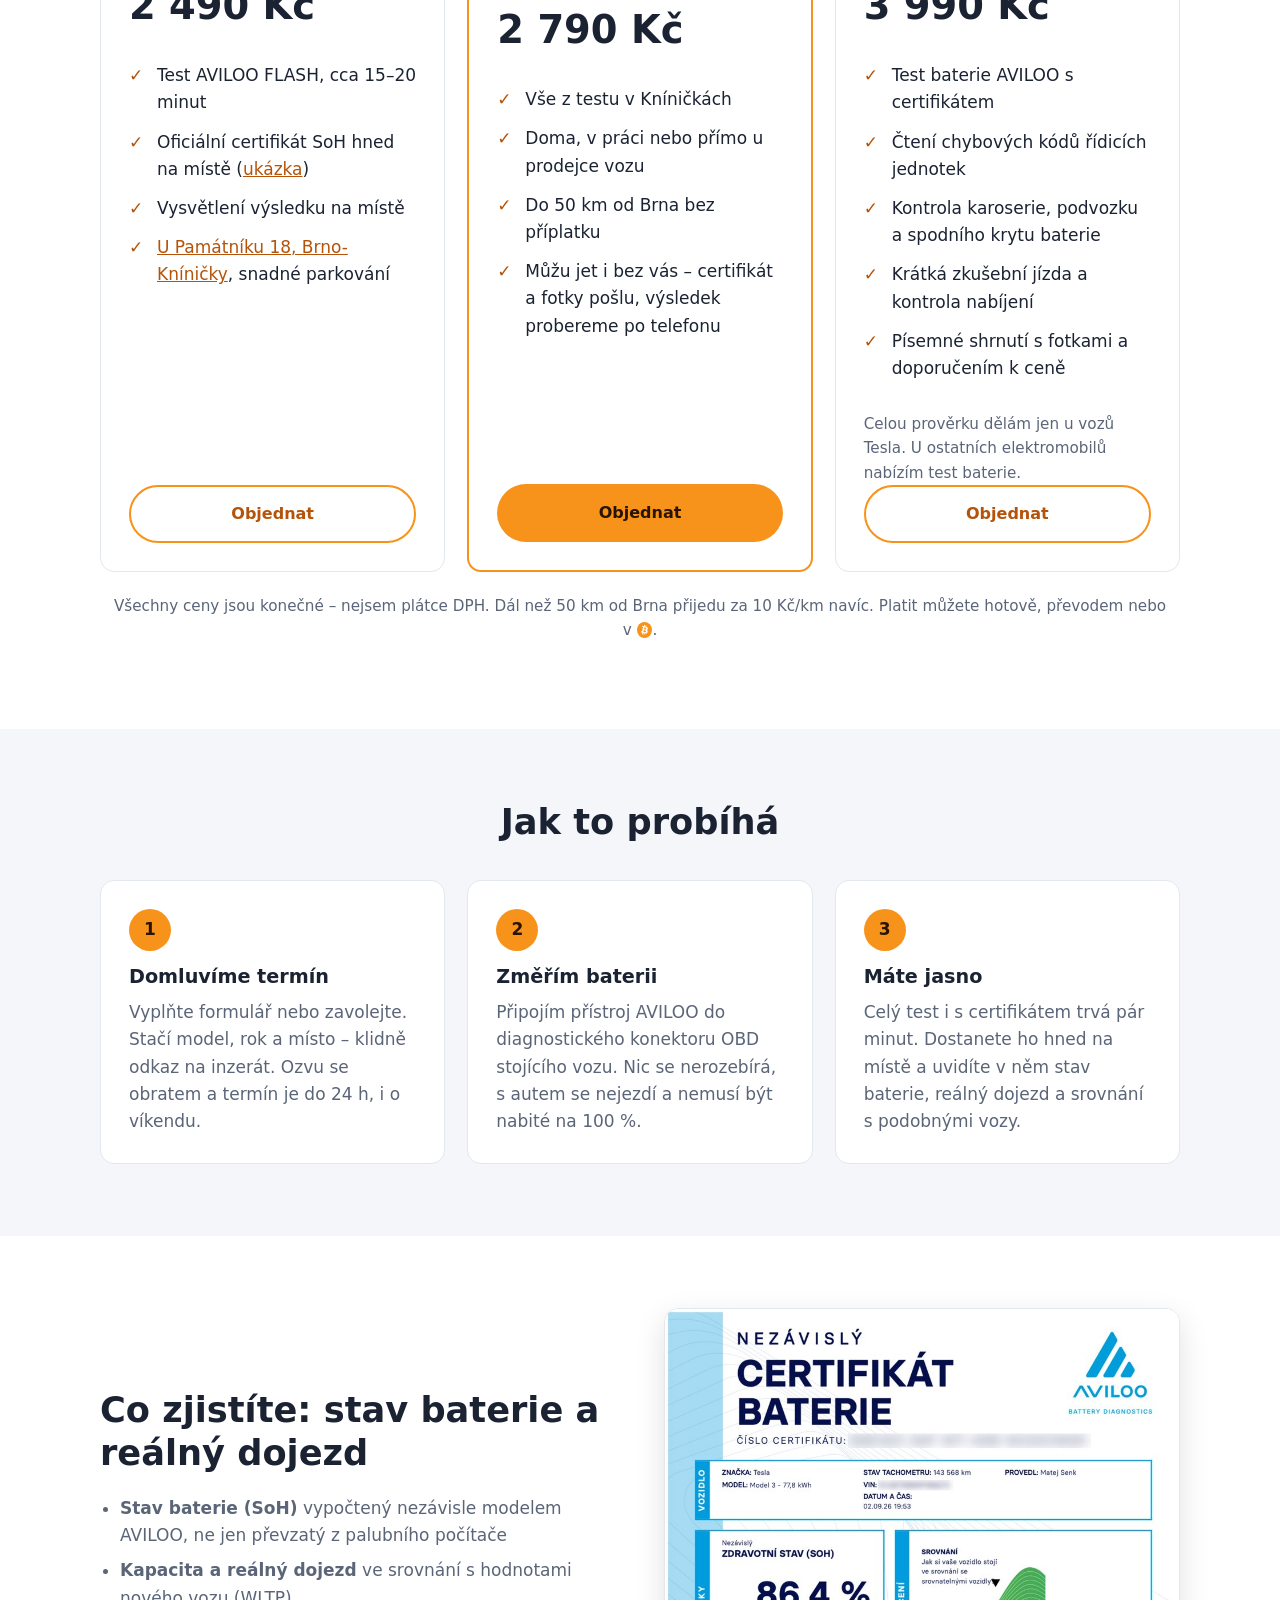
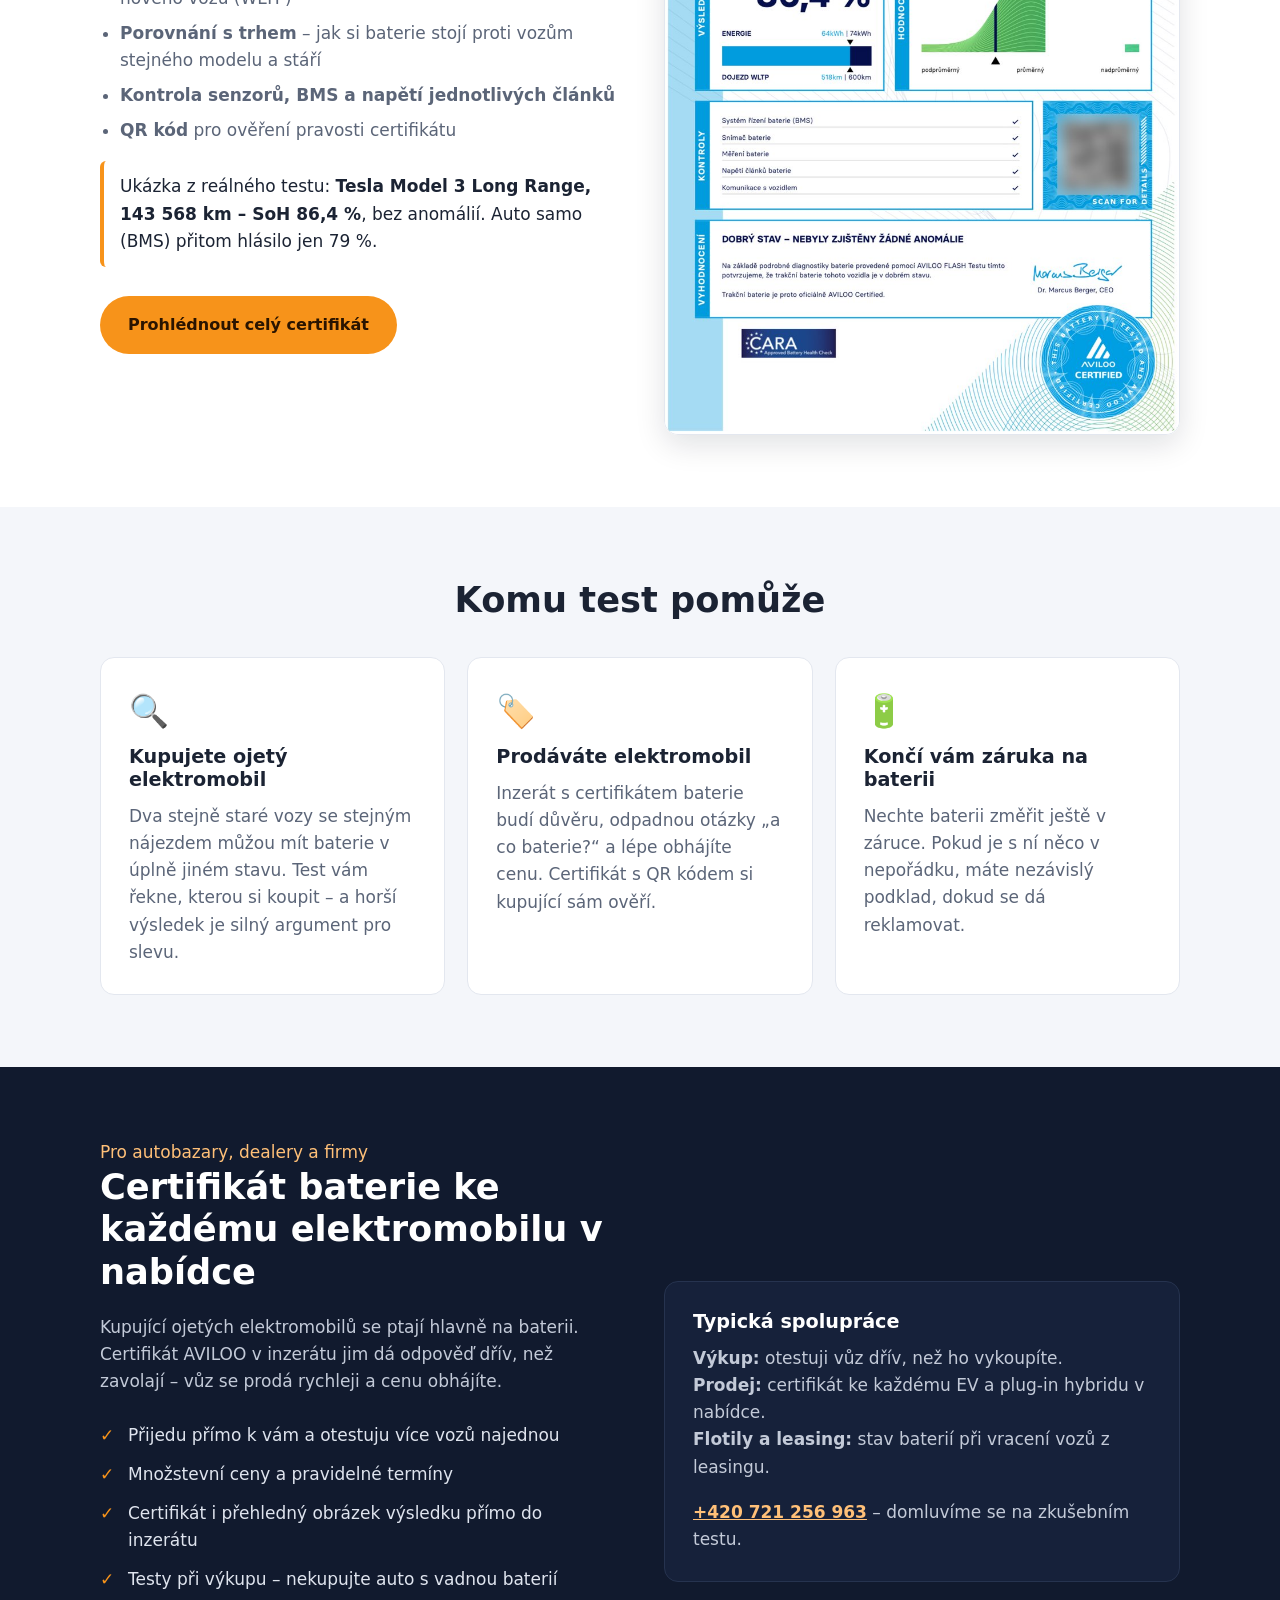
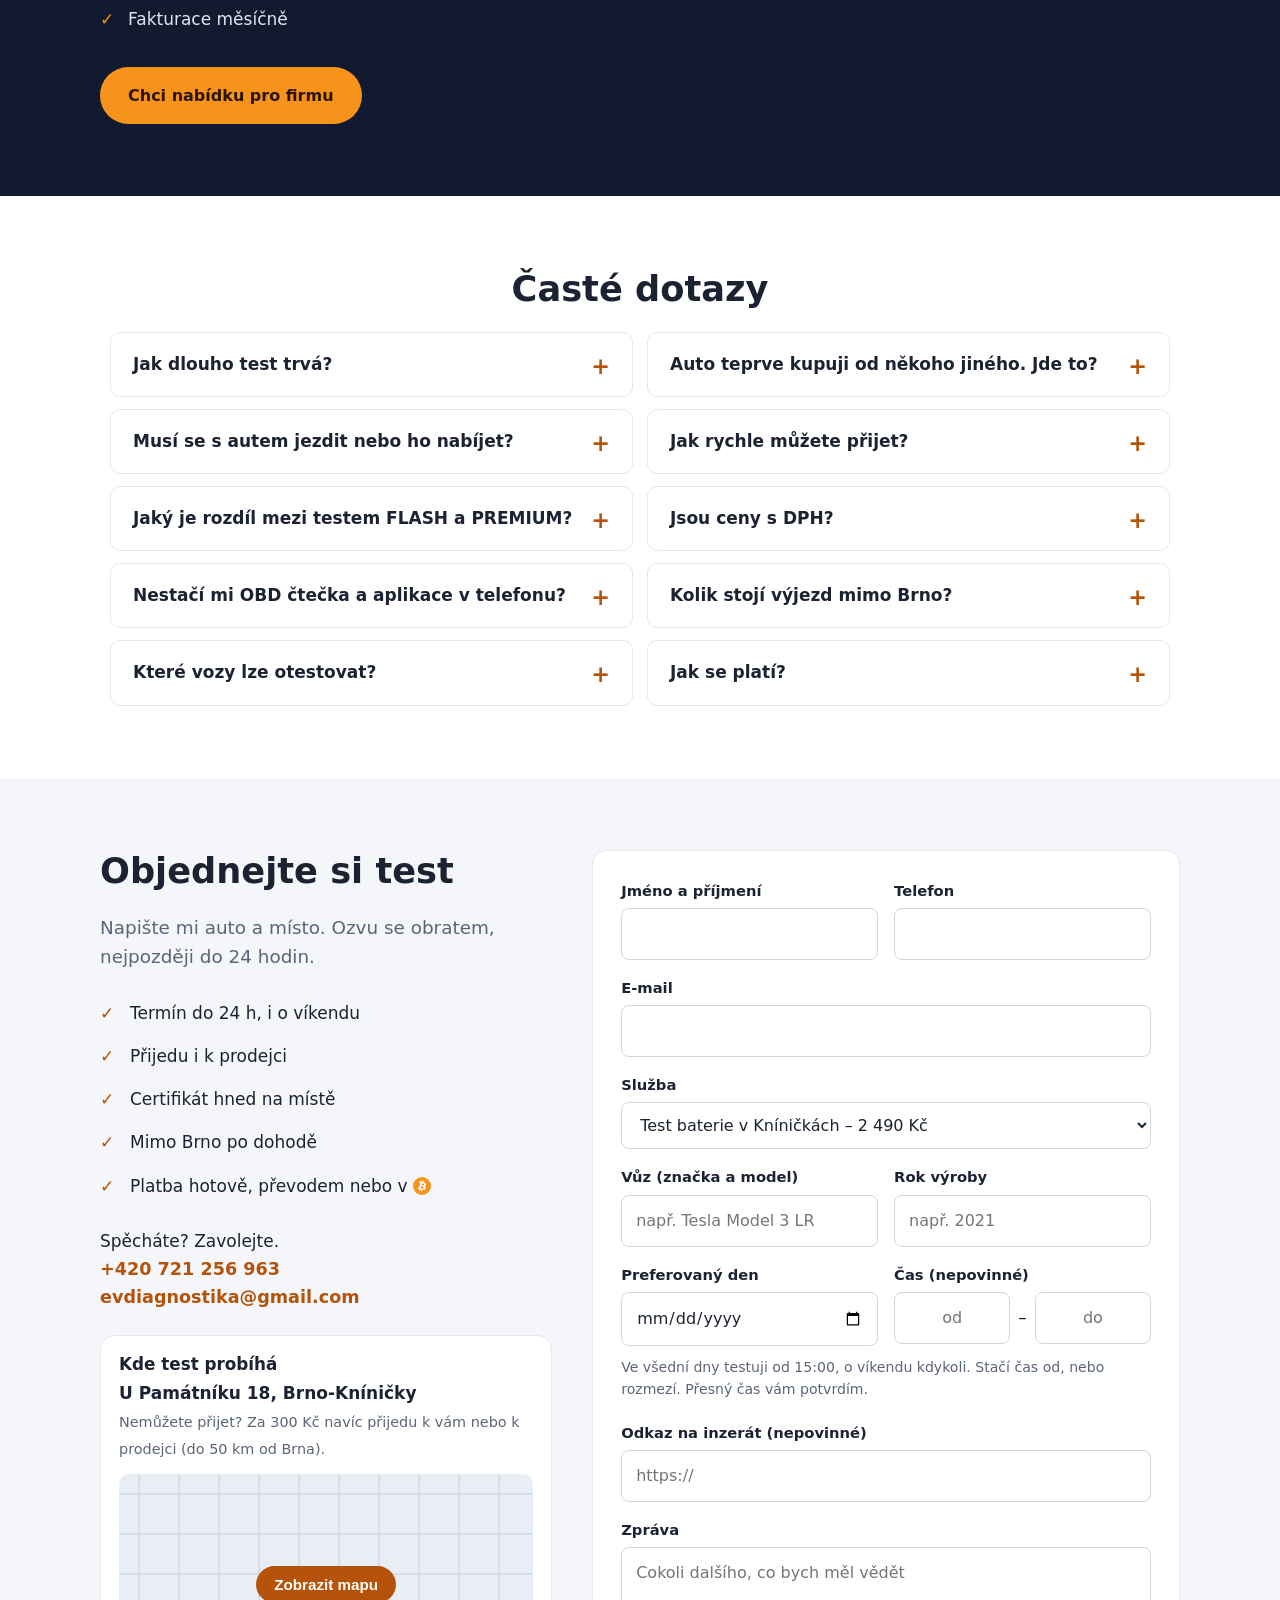
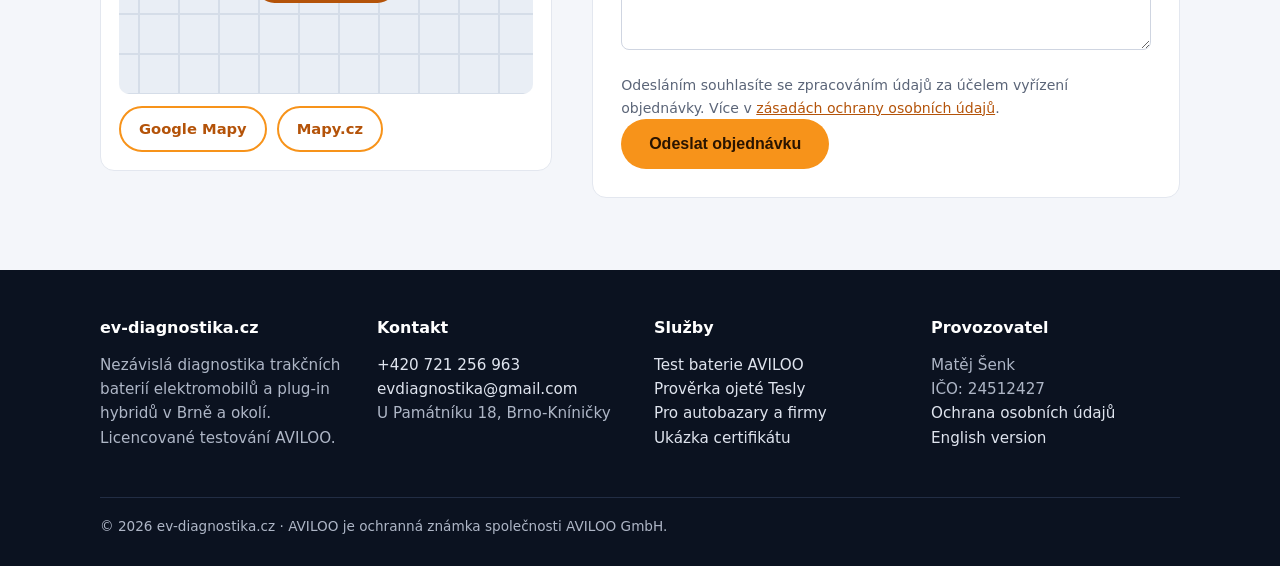
==== commit 0df7ae91: "Formulář: na počítači vlastní vyskakovací okno pro výběr času (hodiny + minuty po 15) Co-Authored-By" ====
--- a/index.html
+++ b/index.html
@@ -17,7 +17,7 @@
 <link rel="icon" href="favicon.svg?v=2" type="image/svg+xml">
 <link rel="icon" href="favicon-32.png?v=2" sizes="32x32" type="image/png">
 <link rel="apple-touch-icon" href="apple-touch-icon.png?v=2">
-<link rel="stylesheet" href="css/style.css?v=ddec968a">
+<link rel="stylesheet" href="css/style.css?v=e1abe7a3">
 <script type="application/ld+json">
 {
   "@context":"https://schema.org",
@@ -404,7 +404,7 @@
   </div>
 </footer>
 <a href="tel:+420721256963" class="call-fab" aria-label="Zavolat">📞 Zavolat</a>
-<script src="js/main.js?v=ec2400aa" defer></script>
+<script src="js/main.js?v=d04be7a7" defer></script>
 
 </body>
 </html>
--- a/css/style.css
+++ b/css/style.css
@@ -111,7 +111,18 @@
 .field{margin-bottom:16px}
 form .field-note{margin:-6px 0 20px;font-size:.88rem;color:var(--muted)}
 form .field-warn{margin-top:-12px;color:#b45309;font-weight:600}
-.time-range{display:flex;align-items:center;gap:8px}
+.time-range{display:flex;align-items:center;gap:8px;position:relative}
+.time-btn{cursor:pointer;text-align:center}
+.time-pop{position:absolute;top:calc(100% + 8px);left:0;z-index:40;width:230px;padding:12px;background:#fff;border:1px solid #cfd5e1;border-radius:14px;box-shadow:0 14px 36px rgba(15,23,42,.2)}
+.time-pop-right{left:auto;right:0}
+.time-cols{display:flex;gap:8px}
+.time-col{flex:1;max-height:212px;overflow-y:auto;display:flex;flex-direction:column;gap:2px;position:relative}
+.time-col button{border:0;background:none;padding:8px 0;border-radius:8px;font:inherit;font-size:1.05rem;color:var(--text);cursor:pointer}
+.time-col button:hover{background:#f1f3f8}
+.time-col button.on{background:#F7931A;color:#111;font-weight:700}
+.time-foot{display:flex;justify-content:space-between;gap:8px;margin-top:10px;padding-top:10px;border-top:1px solid #e6e9f0}
+.time-foot button{border:1px solid #cfd5e1;background:#fff;border-radius:999px;padding:7px 16px;font:inherit;font-size:.92rem;color:var(--text);cursor:pointer}
+.time-foot .time-ok{background:#F7931A;border-color:#F7931A;color:#111;font-weight:700}
 .time-range input{min-width:0;flex:1}
 .consent{font-size:.88rem;color:var(--muted)}
 .form-msg{margin-top:14px;font-weight:600}
